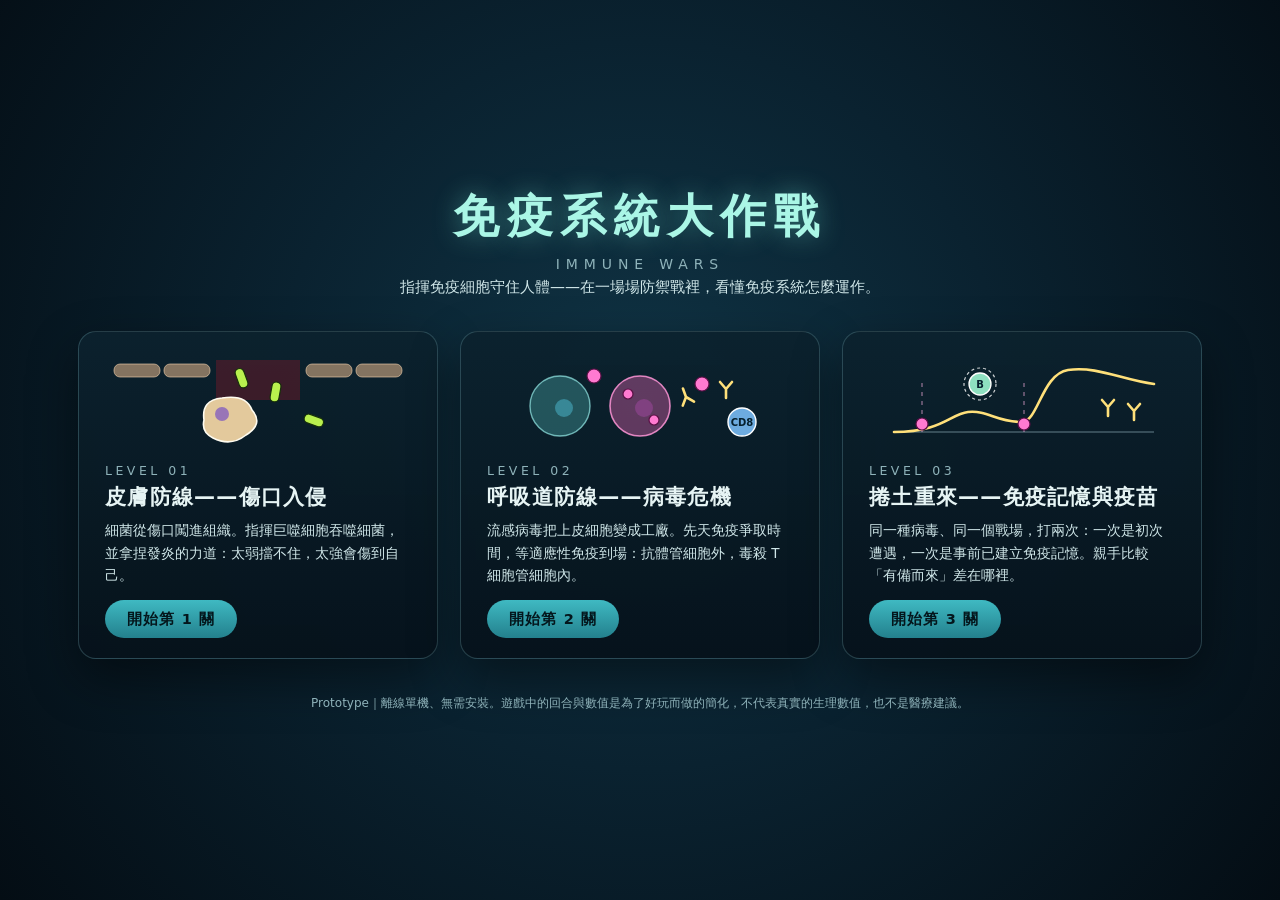
==== index.html @ 61ba4023 "feat: release v0.6 with immune memory and vaccination level Add Level 03 "Immune Memory and Vaccinat" ====
<!doctype html>
<html lang="zh-Hant-TW">
<head>
<meta charset="utf-8">
<meta name="viewport" content="width=device-width,initial-scale=1">
<title>免疫系統大作戰 Immune Wars</title>
<style>
  :root{--ink:#e6f4f4;--dim:#8fb3ba;--line:rgba(150,220,225,.22)}
  *{box-sizing:border-box}
  html,body{margin:0;min-height:100%;color:var(--ink);
    background:radial-gradient(circle at 50% 45%,#103445 0,#0a2230 45%,#040d14 100%) fixed #040b11;
    font-family:"PingFang TC","Noto Sans TC","Microsoft JhengHei",system-ui,sans-serif;-webkit-font-smoothing:antialiased}
  main{min-height:100vh;display:flex;flex-direction:column;align-items:center;justify-content:center;padding:40px 24px}
  h1{margin:0;font-size:46px;letter-spacing:.16em;font-weight:700;color:#aaf6e6;text-shadow:0 0 26px rgba(120,240,220,.4);text-align:center}
  .en{margin:8px 0 6px;font-size:14px;letter-spacing:.42em;color:var(--dim)}
  .sub{margin:0 0 34px;font-size:15px;color:#cfe6e8;text-align:center}
  .levels{display:flex;gap:22px;flex-wrap:wrap;justify-content:center}
  a.lv{width:360px;padding:22px 26px 20px;border-radius:18px;border:1px solid var(--line);text-decoration:none;color:inherit;
    background:linear-gradient(180deg,rgba(12,34,46,.94),rgba(6,18,27,.96));box-shadow:0 20px 50px rgba(0,0,0,.45);
    transition:transform .15s,border-color .2s;display:block}
  a.lv:hover,a.lv:focus-visible{transform:translateY(-4px);border-color:#9ff;outline:none}
  .lv svg{display:block;width:100%;height:96px;margin-bottom:10px}
  .lv small{font-size:12.5px;letter-spacing:.28em;color:var(--dim)}
  .lv b{display:block;margin:4px 0 8px;font-size:21px;letter-spacing:.06em;font-weight:600}
  .lv p{margin:0 0 14px;font-size:13.5px;line-height:1.65;color:#cfe6e8;min-height:66px}
  .lv span{display:inline-block;height:38px;line-height:38px;padding:0 22px;border-radius:19px;font-size:14.5px;letter-spacing:.08em;font-weight:600;
    background:linear-gradient(180deg,#3fb9c2,#23808d);color:#04161c}
  footer{margin-top:34px;font-size:12px;color:var(--dim);text-align:center;line-height:1.7;max-width:720px}
</style>
</head>
<body>
<main>
  <h1>免疫系統大作戰</h1>
  <div class="en">IMMUNE WARS</div>
  <p class="sub">指揮免疫細胞守住人體——在一場場防禦戰裡，看懂免疫系統怎麼運作。</p>
  <div class="levels">
    <a class="lv" href="levels/01-skin-barrier.html">
      <svg viewBox="0 0 300 96">
        <g fill="rgba(214,172,132,.6)" stroke="rgba(245,212,176,.6)"><rect x="6" y="10" width="46" height="13" rx="6"/><rect x="56" y="10" width="46" height="13" rx="6"/><rect x="198" y="10" width="46" height="13" rx="6"/><rect x="248" y="10" width="46" height="13" rx="6"/></g>
        <rect x="108" y="6" width="84" height="40" fill="rgba(150,25,40,.35)"/>
        <g fill="#b9f04e" stroke="#17300a" stroke-width="1.2"><rect x="124" y="20" width="20" height="9" rx="4.5" transform="rotate(70 134 24)"/><rect x="158" y="34" width="20" height="9" rx="4.5" transform="rotate(100 168 38)"/><rect x="196" y="62" width="20" height="9" rx="4.5" transform="rotate(20 206 66)"/></g>
        <path d="M96 66 q-3 -20 18 -22 q24 -4 30 12 q12 14 -6 25 q-15 12 -33 3 q-12 -6 -9 -18z" fill="rgba(246,216,166,.92)" stroke="#fffcf0" stroke-width="1.6"/>
        <circle cx="114" cy="60" r="7" fill="rgba(132,96,190,.8)"/>
      </svg>
      <small>LEVEL 01</small>
      <b>皮膚防線——傷口入侵</b>
      <p>細菌從傷口闖進組織。指揮巨噬細胞吞噬細菌，並拿捏發炎的力道：太弱擋不住，太強會傷到自己。</p>
      <span>開始第 1 關</span>
    </a>
    <a class="lv" href="levels/02-viral-infection.html">
      <svg viewBox="0 0 300 96">
        <circle cx="70" cy="52" r="30" fill="rgba(92,208,206,.3)" stroke="rgba(150,236,232,.7)" stroke-width="1.4"/><circle cx="74" cy="54" r="9" fill="rgba(70,170,190,.6)"/>
        <circle cx="150" cy="52" r="30" fill="rgba(214,96,170,.42)" stroke="rgba(255,150,215,.85)" stroke-width="1.6"/><circle cx="154" cy="54" r="9" fill="rgba(150,70,150,.6)"/>
        <g fill="#ff7ad1" stroke="#5a0f45" stroke-width="1.2"><circle cx="138" cy="40" r="5"/><circle cx="164" cy="66" r="5"/><circle cx="104" cy="22" r="7"/><circle cx="212" cy="30" r="7"/></g>
        <g fill="none" stroke="#ffe07a" stroke-width="2.6" stroke-linecap="round"><path d="M236 44v-9M236 35l-6 -7M236 35l6 -7"/><path d="M196 52v-9M196 43l-6 -7M196 43l6 -7" transform="rotate(160 196 43)"/></g>
        <circle cx="252" cy="68" r="14" fill="rgba(127,196,255,.85)" stroke="#fff" stroke-width="1.4"/><text x="252" y="72" text-anchor="middle" font-size="10" font-weight="700" fill="#06202e">CD8</text>
      </svg>
      <small>LEVEL 02</small>
      <b>呼吸道防線——病毒危機</b>
      <p>流感病毒把上皮細胞變成工廠。先天免疫爭取時間，等適應性免疫到場：抗體管細胞外，毒殺 T 細胞管細胞內。</p>
      <span>開始第 2 關</span>
    </a>
    <a class="lv" href="levels/03-immune-memory.html">
      <svg viewBox="0 0 300 96">
        <path d="M22 78 H282" stroke="rgba(190,225,235,.5)" stroke-width="1.2"/>
        <path d="M22 78 C70 78 78 60 96 58 C116 56 124 68 150 68 C166 68 170 20 196 16 C226 12 250 26 282 30" fill="none" stroke="#ffe07a" stroke-width="2.6" stroke-linecap="round"/>
        <g stroke="rgba(255,180,230,.7)" stroke-dasharray="4 5"><path d="M50 78V24"/><path d="M152 78V24"/></g>
        <g fill="#ff7ad1" stroke="#5a0f45" stroke-width="1.2"><circle cx="50" cy="70" r="6"/><circle cx="152" cy="70" r="6"/></g>
        <circle cx="108" cy="30" r="11" fill="rgba(150,235,200,.95)" stroke="#fff" stroke-width="1.3"/><circle cx="108" cy="30" r="16" fill="none" stroke="rgba(255,255,255,.8)" stroke-width="1.2" stroke-dasharray="3 3"/>
        <text x="108" y="34" text-anchor="middle" font-size="10" font-weight="700" fill="#06202e">B</text>
        <g fill="none" stroke="#ffe07a" stroke-width="2.6" stroke-linecap="round"><path d="M236 62v-9M236 53l-6 -7M236 53l6 -7"/><path d="M262 66v-9M262 57l-6 -7M262 57l6 -7"/></g>
      </svg>
      <small>LEVEL 03</small>
      <b>捲土重來——免疫記憶與疫苗</b>
      <p>同一種病毒、同一個戰場，打兩次：一次是初次遭遇，一次是事前已建立免疫記憶。親手比較「有備而來」差在哪裡。</p>
      <span>開始第 3 關</span>
    </a>
  </div>
  <footer>Prototype｜離線單機、無需安裝。遊戲中的回合與數值是為了好玩而做的簡化，不代表真實的生理數值，也不是醫療建議。</footer>
</main>
</body>
</html>
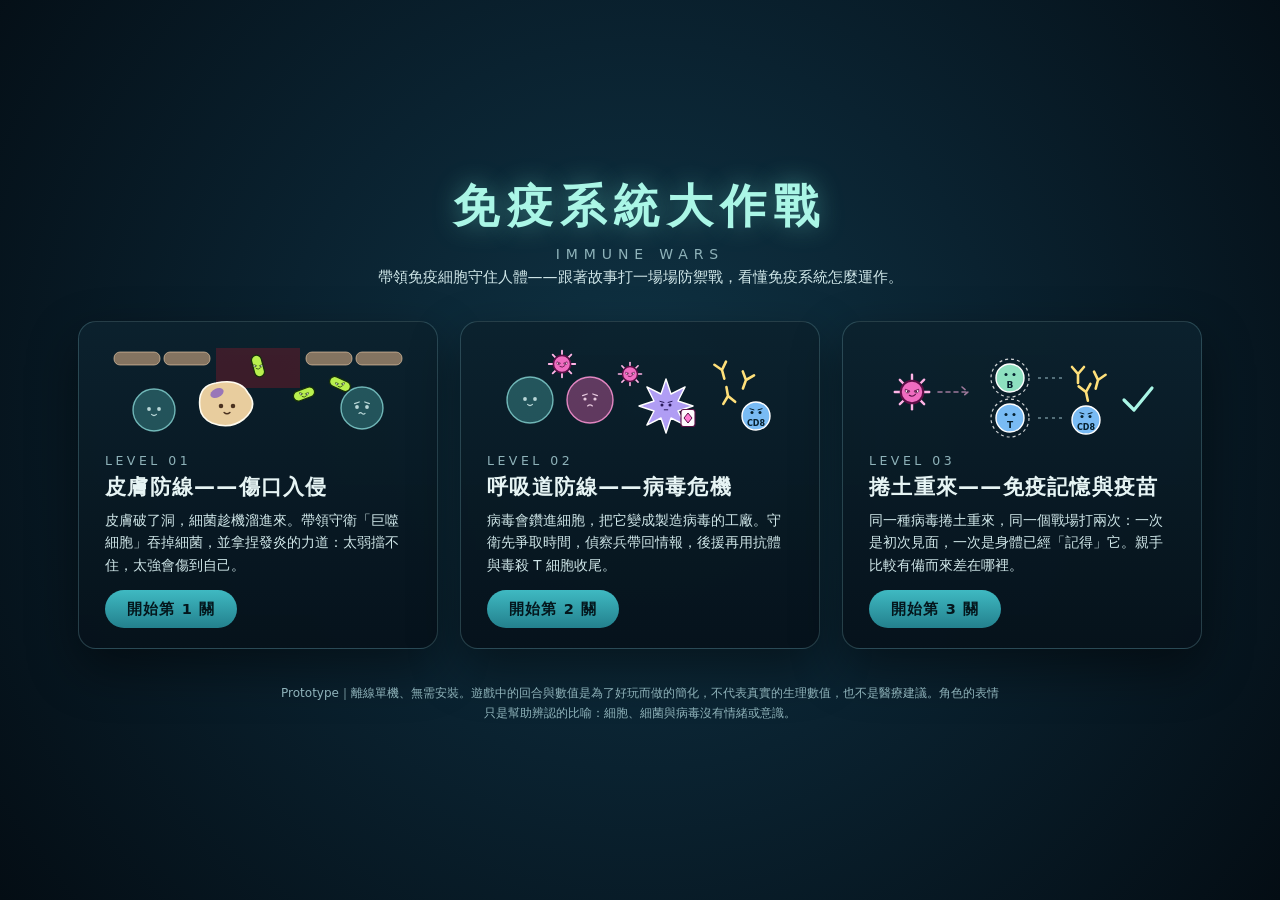
==== commit 0d522bc7: "feat: release v0.7 with character-based learning and improved tutorials - Level 01: replace static b" ====
--- a/index.html
+++ b/index.html
@@ -32,51 +32,31 @@
 <main>
   <h1>免疫系統大作戰</h1>
   <div class="en">IMMUNE WARS</div>
-  <p class="sub">指揮免疫細胞守住人體——在一場場防禦戰裡，看懂免疫系統怎麼運作。</p>
+  <p class="sub">帶領免疫細胞守住人體——跟著故事打一場場防禦戰，看懂免疫系統怎麼運作。</p>
   <div class="levels">
     <a class="lv" href="levels/01-skin-barrier.html">
-      <svg viewBox="0 0 300 96">
-        <g fill="rgba(214,172,132,.6)" stroke="rgba(245,212,176,.6)"><rect x="6" y="10" width="46" height="13" rx="6"/><rect x="56" y="10" width="46" height="13" rx="6"/><rect x="198" y="10" width="46" height="13" rx="6"/><rect x="248" y="10" width="46" height="13" rx="6"/></g>
-        <rect x="108" y="6" width="84" height="40" fill="rgba(150,25,40,.35)"/>
-        <g fill="#b9f04e" stroke="#17300a" stroke-width="1.2"><rect x="124" y="20" width="20" height="9" rx="4.5" transform="rotate(70 134 24)"/><rect x="158" y="34" width="20" height="9" rx="4.5" transform="rotate(100 168 38)"/><rect x="196" y="62" width="20" height="9" rx="4.5" transform="rotate(20 206 66)"/></g>
-        <path d="M96 66 q-3 -20 18 -22 q24 -4 30 12 q12 14 -6 25 q-15 12 -33 3 q-12 -6 -9 -18z" fill="rgba(246,216,166,.92)" stroke="#fffcf0" stroke-width="1.6"/>
-        <circle cx="114" cy="60" r="7" fill="rgba(132,96,190,.8)"/>
-      </svg>
+      <svg viewBox="0 0 300 96"><g fill="rgba(214,172,132,.6)" stroke="rgba(245,212,176,.6)"><rect x="6" y="8" width="46" height="13" rx="6"/><rect x="56" y="8" width="46" height="13" rx="6"/><rect x="198" y="8" width="46" height="13" rx="6"/><rect x="248" y="8" width="46" height="13" rx="6"/></g><rect x="108" y="4" width="84" height="40" fill="rgba(150,25,40,.35)"/><circle cx="46" cy="66" r="21" fill="rgba(92,208,206,.3)" stroke="rgba(150,236,232,.7)" stroke-width="1.4"/><g transform="translate(46 65) scale(1)" fill="none" stroke="rgba(222,248,246,.8)" stroke-width="1.25" stroke-linecap="round"><g transform="scale(-1 1)"><circle cx="5" cy="0" r="1.9" fill="rgba(222,248,246,.8)" stroke="none"/></g><g transform="scale(1 1)"><circle cx="5" cy="0" r="1.9" fill="rgba(222,248,246,.8)" stroke="none"/></g><path d="M-2.4 5.4Q0 7.6 2.4 5.4"/></g><circle cx="254" cy="64" r="21" fill="rgba(92,208,206,.3)" stroke="rgba(150,236,232,.7)" stroke-width="1.4"/><g transform="translate(254 63) scale(1)" fill="none" stroke="rgba(222,248,246,.8)" stroke-width="1.25" stroke-linecap="round"><g transform="scale(-1 1)"><circle cx="5" cy="0" r="1.9" fill="rgba(222,248,246,.8)" stroke="none"/><path d="M2.8 -5L7.4 -3.4"/></g><g transform="scale(1 1)"><circle cx="5" cy="0" r="1.9" fill="rgba(222,248,246,.8)" stroke="none"/><path d="M2.8 -5L7.4 -3.4"/></g><path d="M-3 6.4Q-1.5 4.9 0 6.4Q1.5 7.9 3 6.4"/></g><g transform="translate(150 22)"><rect x="-11" y="-5" width="22" height="10" rx="5" fill="#b9f04e" stroke="#17300a" stroke-width="1.3" transform="rotate(75)"/><g transform="translate(0 -0.5) scale(0.6)" fill="none" stroke="#17300a" stroke-width="1.25" stroke-linecap="round"><g transform="scale(-1 1)"><path d="M7.5 -1.1A2.7 2.7 0 0 1 2.4 .8Z" fill="#fff" stroke-width=".9"/><circle cx="4.6" cy="1" r="1.15" fill="#17300a" stroke="none"/></g><g transform="scale(1 1)"><path d="M7.5 -1.1A2.7 2.7 0 0 1 2.4 .8Z" fill="#fff" stroke-width=".9"/><circle cx="4.6" cy="1" r="1.15" fill="#17300a" stroke="none"/></g><path d="M-3 5.2Q.6 7.6 3.8 4.2"/></g></g><g transform="translate(196 50)"><rect x="-11" y="-5" width="22" height="10" rx="5" fill="#b9f04e" stroke="#17300a" stroke-width="1.3" transform="rotate(-20)"/><g transform="translate(0 -0.5) scale(0.6)" fill="none" stroke="#17300a" stroke-width="1.25" stroke-linecap="round"><g transform="scale(-1 1)"><path d="M7.5 -1.1A2.7 2.7 0 0 1 2.4 .8Z" fill="#fff" stroke-width=".9"/><circle cx="4.6" cy="1" r="1.15" fill="#17300a" stroke="none"/></g><g transform="scale(1 1)"><path d="M7.5 -1.1A2.7 2.7 0 0 1 2.4 .8Z" fill="#fff" stroke-width=".9"/><circle cx="4.6" cy="1" r="1.15" fill="#17300a" stroke="none"/></g><path d="M-3 5.2Q.6 7.6 3.8 4.2"/></g></g><g transform="translate(232 40)"><rect x="-11" y="-5" width="22" height="10" rx="5" fill="#b9f04e" stroke="#17300a" stroke-width="1.3" transform="rotate(25)"/><g transform="translate(0 -0.5) scale(0.6)" fill="none" stroke="#17300a" stroke-width="1.25" stroke-linecap="round"><g transform="scale(-1 1)"><path d="M7.5 -1.1A2.7 2.7 0 0 1 2.4 .8Z" fill="#fff" stroke-width=".9"/><circle cx="4.6" cy="1" r="1.15" fill="#17300a" stroke="none"/></g><g transform="scale(1 1)"><path d="M7.5 -1.1A2.7 2.7 0 0 1 2.4 .8Z" fill="#fff" stroke-width=".9"/><circle cx="4.6" cy="1" r="1.15" fill="#17300a" stroke="none"/></g><path d="M-3 5.2Q.6 7.6 3.8 4.2"/></g></g><g transform="translate(118 62)"><path d="M-26 2q-3 -22 16 -25q24 -5 32 10q11 13 -4 26q-14 11 -32 4q-11 -5 -12 -15z" fill="rgba(246,216,166,.94)" stroke="#fffcf0" stroke-width="1.6"/><ellipse cx="-9" cy="-13" rx="7" ry="4.5" fill="rgba(132,96,190,.8)" transform="rotate(-25 -9 -13)"/><g transform="translate(1 0) scale(1.2)" fill="none" stroke="#4a3220" stroke-width="1.25" stroke-linecap="round"><g transform="scale(-1 1)"><circle cx="5" cy="0" r="1.9" fill="#4a3220" stroke="none"/></g><g transform="scale(1 1)"><circle cx="5" cy="0" r="1.9" fill="#4a3220" stroke="none"/></g><path d="M-2.4 5.4Q0 7.6 2.4 5.4"/></g></g></svg>
       <small>LEVEL 01</small>
       <b>皮膚防線——傷口入侵</b>
-      <p>細菌從傷口闖進組織。指揮巨噬細胞吞噬細菌，並拿捏發炎的力道：太弱擋不住，太強會傷到自己。</p>
+      <p>皮膚破了洞，細菌趁機溜進來。帶領守衛「巨噬細胞」吞掉細菌，並拿捏發炎的力道：太弱擋不住，太強會傷到自己。</p>
       <span>開始第 1 關</span>
     </a>
     <a class="lv" href="levels/02-viral-infection.html">
-      <svg viewBox="0 0 300 96">
-        <circle cx="70" cy="52" r="30" fill="rgba(92,208,206,.3)" stroke="rgba(150,236,232,.7)" stroke-width="1.4"/><circle cx="74" cy="54" r="9" fill="rgba(70,170,190,.6)"/>
-        <circle cx="150" cy="52" r="30" fill="rgba(214,96,170,.42)" stroke="rgba(255,150,215,.85)" stroke-width="1.6"/><circle cx="154" cy="54" r="9" fill="rgba(150,70,150,.6)"/>
-        <g fill="#ff7ad1" stroke="#5a0f45" stroke-width="1.2"><circle cx="138" cy="40" r="5"/><circle cx="164" cy="66" r="5"/><circle cx="104" cy="22" r="7"/><circle cx="212" cy="30" r="7"/></g>
-        <g fill="none" stroke="#ffe07a" stroke-width="2.6" stroke-linecap="round"><path d="M236 44v-9M236 35l-6 -7M236 35l6 -7"/><path d="M196 52v-9M196 43l-6 -7M196 43l6 -7" transform="rotate(160 196 43)"/></g>
-        <circle cx="252" cy="68" r="14" fill="rgba(127,196,255,.85)" stroke="#fff" stroke-width="1.4"/><text x="252" y="72" text-anchor="middle" font-size="10" font-weight="700" fill="#06202e">CD8</text>
-      </svg>
+      <svg viewBox="0 0 300 96"><circle cx="40" cy="56" r="23" fill="rgba(92,208,206,.3)" stroke="rgba(150,236,232,.7)" stroke-width="1.4"/><g transform="translate(40 55) scale(1)" fill="none" stroke="rgba(222,248,246,.8)" stroke-width="1.25" stroke-linecap="round"><g transform="scale(-1 1)"><circle cx="5" cy="0" r="1.9" fill="rgba(222,248,246,.8)" stroke="none"/></g><g transform="scale(1 1)"><circle cx="5" cy="0" r="1.9" fill="rgba(222,248,246,.8)" stroke="none"/></g><path d="M-2.4 5.4Q0 7.6 2.4 5.4"/></g><circle cx="100" cy="56" r="23" fill="rgba(214,96,170,.42)" stroke="rgba(255,150,215,.85)" stroke-width="1.4"/><g transform="translate(100 55) scale(1)" fill="none" stroke="rgba(255,228,246,.85)" stroke-width="1.25" stroke-linecap="round"><g transform="scale(-1 1)"><circle cx="5" cy="0" r="1.6" fill="rgba(255,228,246,.85)" stroke="none"/><path d="M2.8 -5L7.4 -3.4"/></g><g transform="scale(1 1)"><circle cx="5" cy="0" r="1.6" fill="rgba(255,228,246,.85)" stroke="none"/><path d="M2.8 -5L7.4 -3.4"/></g><path d="M-2.4 6.9Q0 4.9 2.4 6.9"/></g><g transform="translate(72 20) scale(1.15)"><g stroke="#ffb4e6" stroke-width="1.6" stroke-linecap="round"><path d="M7 0L11.5 0"/><path d="M5 4.9L8.1 8.1"/><path d="M0 7L0 11.5"/><path d="M-4.9 5L-8.1 8.1"/><path d="M-7 0L-11.5 0"/><path d="M-5 -4.9L-8.1 -8.1"/><path d="M-0 -7L-0 -11.5"/><path d="M4.9 -5L8.1 -8.2"/></g><circle r="7.5" fill="#f06cc0" stroke="#5a0f45" stroke-width="1.4"/><g transform="translate(0 -0.9) scale(0.6)" fill="none" stroke="#5a0f45" stroke-width="1.25" stroke-linecap="round"><g transform="scale(-1 1)"><path d="M7.5 -1.1A2.7 2.7 0 0 1 2.4 .8Z" fill="#fff" stroke-width=".9"/><circle cx="4.6" cy="1" r="1.15" fill="#5a0f45" stroke="none"/></g><g transform="scale(1 1)"><path d="M7.5 -1.1A2.7 2.7 0 0 1 2.4 .8Z" fill="#fff" stroke-width=".9"/><circle cx="4.6" cy="1" r="1.15" fill="#5a0f45" stroke="none"/></g><path d="M-3 5.2Q.6 7.6 3.8 4.2"/></g></g><g transform="translate(140 30) scale(1)"><g stroke="#ffb4e6" stroke-width="1.6" stroke-linecap="round"><path d="M7 0L11.5 0"/><path d="M5 4.9L8.1 8.1"/><path d="M0 7L0 11.5"/><path d="M-4.9 5L-8.1 8.1"/><path d="M-7 0L-11.5 0"/><path d="M-5 -4.9L-8.1 -8.1"/><path d="M-0 -7L-0 -11.5"/><path d="M4.9 -5L8.1 -8.2"/></g><circle r="7.5" fill="#f06cc0" stroke="#5a0f45" stroke-width="1.4"/><g transform="translate(0 -0.9) scale(0.6)" fill="none" stroke="#5a0f45" stroke-width="1.25" stroke-linecap="round"><g transform="scale(-1 1)"><path d="M7.5 -1.1A2.7 2.7 0 0 1 2.4 .8Z" fill="#fff" stroke-width=".9"/><circle cx="4.6" cy="1" r="1.15" fill="#5a0f45" stroke="none"/></g><g transform="scale(1 1)"><path d="M7.5 -1.1A2.7 2.7 0 0 1 2.4 .8Z" fill="#fff" stroke-width=".9"/><circle cx="4.6" cy="1" r="1.15" fill="#5a0f45" stroke="none"/></g><path d="M-3 5.2Q.6 7.6 3.8 4.2"/></g></g><g transform="translate(176 62)"><polygon points="27,0 12,5 19.1,19.1 5,12 0,27 -5,12 -19.1,19.1 -12,5 -27,0 -12,-5 -19.1,-19.1 -5,-12 -0,-27 5,-12 19.1,-19.1 12,-5" fill="rgba(185,164,255,.95)" stroke="#fff" stroke-width="1.4" stroke-linejoin="round"/><g transform="translate(0 -1) scale(0.8)" fill="none" stroke="#2a1a5c" stroke-width="1.25" stroke-linecap="round"><g transform="scale(-1 1)"><circle cx="5" cy="0" r="1.9" fill="#2a1a5c" stroke="none"/><path d="M2.6 -3.2L7.6 -4.6"/></g><g transform="scale(1 1)"><circle cx="5" cy="0" r="1.9" fill="#2a1a5c" stroke="none"/><path d="M2.6 -3.2L7.6 -4.6"/></g><path d="M-2.2 6H2.2"/></g><g transform="translate(22 12)"><rect x="-7" y="-8.5" width="14" height="17" rx="2.6" fill="#fffafd" stroke="#5a0f45" stroke-width="1.1"/><path d="M0 -5L4 0L0 5L-4 0Z" fill="#ff7ad1" stroke="#5a0f45"/></g></g><path d="M0 9V0L-6 -7M0 0L6 -7" transform="translate(232 26) rotate(-15)" fill="none" stroke="#ffe07a" stroke-width="2.6" stroke-linecap="round"/><path d="M0 9V0L-6 -7M0 0L6 -7" transform="translate(256 36) rotate(20)" fill="none" stroke="#ffe07a" stroke-width="2.6" stroke-linecap="round"/><path d="M0 9V0L-6 -7M0 0L6 -7" transform="translate(238 52) rotate(170)" fill="none" stroke="#ffe07a" stroke-width="2.6" stroke-linecap="round"/><circle cx="266" cy="72" r="14" fill="rgba(127,196,255,.95)" stroke="#fff" stroke-width="1.4"/><g transform="translate(266 68.4) scale(0.8)" fill="none" stroke="#06202e" stroke-width="1.25" stroke-linecap="round"><g transform="scale(-1 1)"><circle cx="5" cy="0" r="1.9" fill="#06202e" stroke="none"/><path d="M2.6 -3.2L7.6 -4.6"/></g><g transform="scale(1 1)"><circle cx="5" cy="0" r="1.9" fill="#06202e" stroke="none"/><path d="M2.6 -3.2L7.6 -4.6"/></g></g><text x="266" y="82.4" text-anchor="middle" font-size="8" font-weight="700" fill="#06202e" font-family="system-ui">CD8</text></svg>
       <small>LEVEL 02</small>
       <b>呼吸道防線——病毒危機</b>
-      <p>流感病毒把上皮細胞變成工廠。先天免疫爭取時間，等適應性免疫到場：抗體管細胞外，毒殺 T 細胞管細胞內。</p>
+      <p>病毒會鑽進細胞，把它變成製造病毒的工廠。守衛先爭取時間，偵察兵帶回情報，後援再用抗體與毒殺 T 細胞收尾。</p>
       <span>開始第 2 關</span>
     </a>
     <a class="lv" href="levels/03-immune-memory.html">
-      <svg viewBox="0 0 300 96">
-        <path d="M22 78 H282" stroke="rgba(190,225,235,.5)" stroke-width="1.2"/>
-        <path d="M22 78 C70 78 78 60 96 58 C116 56 124 68 150 68 C166 68 170 20 196 16 C226 12 250 26 282 30" fill="none" stroke="#ffe07a" stroke-width="2.6" stroke-linecap="round"/>
-        <g stroke="rgba(255,180,230,.7)" stroke-dasharray="4 5"><path d="M50 78V24"/><path d="M152 78V24"/></g>
-        <g fill="#ff7ad1" stroke="#5a0f45" stroke-width="1.2"><circle cx="50" cy="70" r="6"/><circle cx="152" cy="70" r="6"/></g>
-        <circle cx="108" cy="30" r="11" fill="rgba(150,235,200,.95)" stroke="#fff" stroke-width="1.3"/><circle cx="108" cy="30" r="16" fill="none" stroke="rgba(255,255,255,.8)" stroke-width="1.2" stroke-dasharray="3 3"/>
-        <text x="108" y="34" text-anchor="middle" font-size="10" font-weight="700" fill="#06202e">B</text>
-        <g fill="none" stroke="#ffe07a" stroke-width="2.6" stroke-linecap="round"><path d="M236 62v-9M236 53l-6 -7M236 53l6 -7"/><path d="M262 66v-9M262 57l-6 -7M262 57l6 -7"/></g>
-      </svg>
+      <svg viewBox="0 0 300 96"><g transform="translate(40 48) scale(1.5)"><g stroke="#ffb4e6" stroke-width="1.6" stroke-linecap="round"><path d="M7 0L11.5 0"/><path d="M5 4.9L8.1 8.1"/><path d="M0 7L0 11.5"/><path d="M-4.9 5L-8.1 8.1"/><path d="M-7 0L-11.5 0"/><path d="M-5 -4.9L-8.1 -8.1"/><path d="M-0 -7L-0 -11.5"/><path d="M4.9 -5L8.1 -8.2"/></g><circle r="7.5" fill="#f06cc0" stroke="#5a0f45" stroke-width="1.4"/><g transform="translate(0 -0.9) scale(0.6)" fill="none" stroke="#5a0f45" stroke-width="1.25" stroke-linecap="round"><g transform="scale(-1 1)"><path d="M7.5 -1.1A2.7 2.7 0 0 1 2.4 .8Z" fill="#fff" stroke-width=".9"/><circle cx="4.6" cy="1" r="1.15" fill="#5a0f45" stroke="none"/></g><g transform="scale(1 1)"><path d="M7.5 -1.1A2.7 2.7 0 0 1 2.4 .8Z" fill="#fff" stroke-width=".9"/><circle cx="4.6" cy="1" r="1.15" fill="#5a0f45" stroke="none"/></g><path d="M-3 5.2Q.6 7.6 3.8 4.2"/></g></g><path d="M66 48H96M90 43l6 5l-6 5" fill="none" stroke="rgba(255,180,230,.6)" stroke-width="1.6" stroke-dasharray="4 4" stroke-linecap="round"/><circle cx="138" cy="34" r="14" fill="rgba(150,235,200,.95)" stroke="#fff" stroke-width="1.4"/><g transform="translate(138 30.4) scale(0.8)" fill="none" stroke="#06202e" stroke-width="1.25" stroke-linecap="round"><g transform="scale(-1 1)"><circle cx="5" cy="0" r="1.9" fill="#06202e" stroke="none"/></g><g transform="scale(1 1)"><circle cx="5" cy="0" r="1.9" fill="#06202e" stroke="none"/></g></g><text x="138" y="44.4" text-anchor="middle" font-size="9" font-weight="700" fill="#06202e" font-family="system-ui">B</text><circle cx="138" cy="34" r="19" fill="none" stroke="rgba(255,255,255,.8)" stroke-width="1.2" stroke-dasharray="3 3"/><circle cx="138" cy="74" r="14" fill="rgba(127,196,255,.95)" stroke="#fff" stroke-width="1.4"/><g transform="translate(138 70.4) scale(0.8)" fill="none" stroke="#06202e" stroke-width="1.25" stroke-linecap="round"><g transform="scale(-1 1)"><circle cx="5" cy="0" r="1.9" fill="#06202e" stroke="none"/></g><g transform="scale(1 1)"><circle cx="5" cy="0" r="1.9" fill="#06202e" stroke="none"/></g></g><text x="138" y="84.4" text-anchor="middle" font-size="9" font-weight="700" fill="#06202e" font-family="system-ui">T</text><circle cx="138" cy="74" r="19" fill="none" stroke="rgba(255,255,255,.8)" stroke-width="1.2" stroke-dasharray="3 3"/><path d="M166 34H190M166 74H190" stroke="rgba(190,225,235,.55)" stroke-width="1.4" stroke-dasharray="3 4"/><path d="M0 9V0L-6 -7M0 0L6 -7" transform="translate(206 30) rotate(0)" fill="none" stroke="#ffe07a" stroke-width="2.6" stroke-linecap="round"/><path d="M0 9V0L-6 -7M0 0L6 -7" transform="translate(226 36) rotate(15)" fill="none" stroke="#ffe07a" stroke-width="2.6" stroke-linecap="round"/><path d="M0 9V0L-6 -7M0 0L6 -7" transform="translate(214 48) rotate(-12)" fill="none" stroke="#ffe07a" stroke-width="2.6" stroke-linecap="round"/><circle cx="214" cy="76" r="14" fill="rgba(127,196,255,.95)" stroke="#fff" stroke-width="1.4"/><g transform="translate(214 72.4) scale(0.8)" fill="none" stroke="#06202e" stroke-width="1.25" stroke-linecap="round"><g transform="scale(-1 1)"><circle cx="5" cy="0" r="1.9" fill="#06202e" stroke="none"/><path d="M2.6 -3.2L7.6 -4.6"/></g><g transform="scale(1 1)"><circle cx="5" cy="0" r="1.9" fill="#06202e" stroke="none"/><path d="M2.6 -3.2L7.6 -4.6"/></g></g><text x="214" y="86.4" text-anchor="middle" font-size="8" font-weight="700" fill="#06202e" font-family="system-ui">CD8</text><path d="M252 56l10 10l18 -22" fill="none" stroke="#aaf6e6" stroke-width="3.2" stroke-linecap="round" stroke-linejoin="round"/></svg>
       <small>LEVEL 03</small>
       <b>捲土重來——免疫記憶與疫苗</b>
-      <p>同一種病毒、同一個戰場，打兩次：一次是初次遭遇，一次是事前已建立免疫記憶。親手比較「有備而來」差在哪裡。</p>
+      <p>同一種病毒捲土重來，同一個戰場打兩次：一次是初次見面，一次是身體已經「記得」它。親手比較有備而來差在哪裡。</p>
       <span>開始第 3 關</span>
     </a>
   </div>
-  <footer>Prototype｜離線單機、無需安裝。遊戲中的回合與數值是為了好玩而做的簡化，不代表真實的生理數值，也不是醫療建議。</footer>
+  <footer>Prototype｜離線單機、無需安裝。遊戲中的回合與數值是為了好玩而做的簡化，不代表真實的生理數值，也不是醫療建議。角色的表情只是幫助辨認的比喻：細胞、細菌與病毒沒有情緒或意識。</footer>
 </main>
 </body>
 </html>
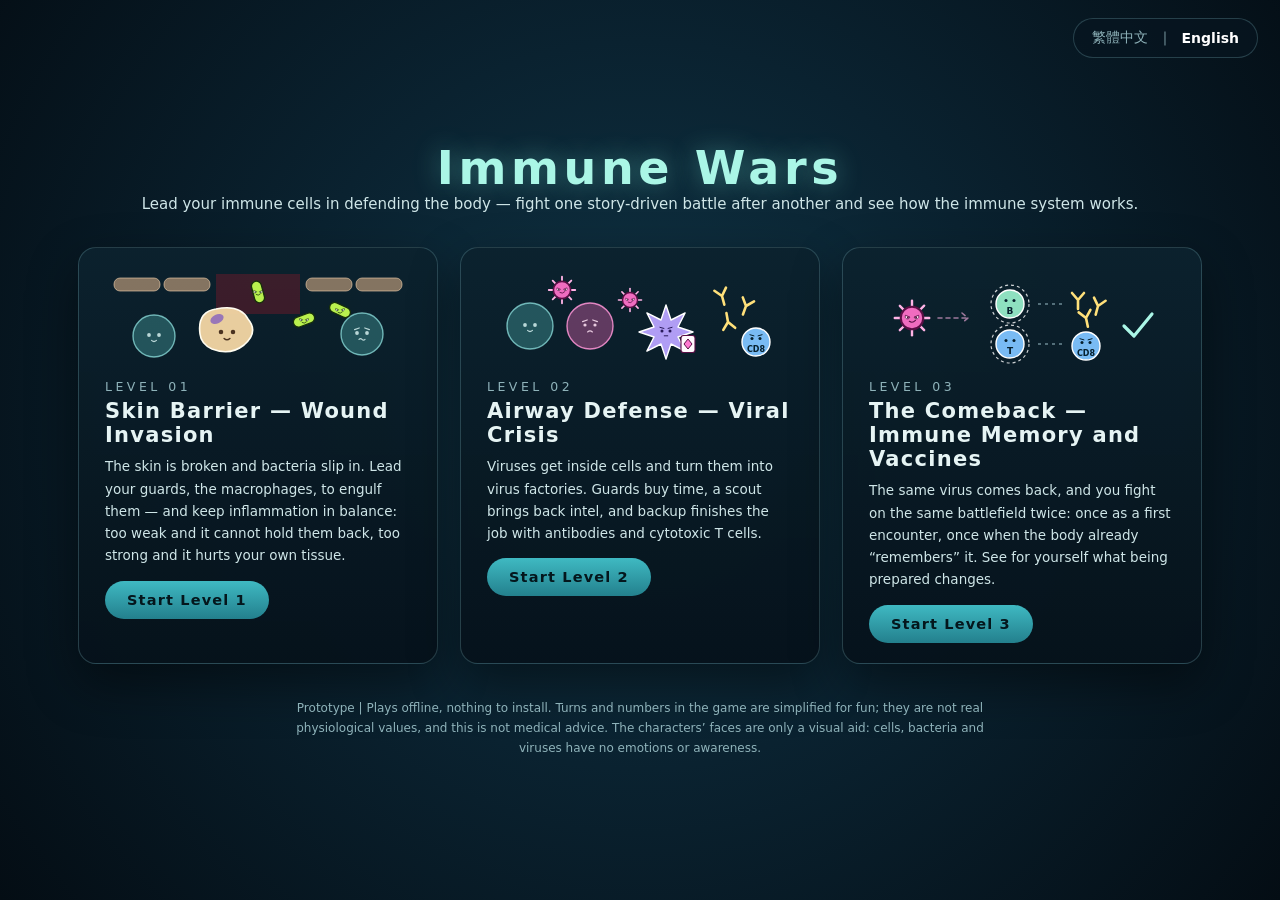
==== commit e8ddcef6: "feat: deploy v0.9 bilingual Chinese-English gameplay preview Public preview for maintainer playtesti" ====
--- a/index.html
+++ b/index.html
@@ -26,37 +26,82 @@
   .lv span{display:inline-block;height:38px;line-height:38px;padding:0 22px;border-radius:19px;font-size:14.5px;letter-spacing:.08em;font-weight:600;
     background:linear-gradient(180deg,#3fb9c2,#23808d);color:#04161c}
   footer{margin-top:34px;font-size:12px;color:var(--dim);text-align:center;line-height:1.7;max-width:720px}
+  .lang{position:absolute;top:18px;right:22px;display:flex;align-items:center;gap:2px;font-size:14px;color:var(--dim);
+    padding:0 10px;height:40px;border-radius:20px;border:1px solid var(--line);background:rgba(8,22,32,.72)}
+  .lang button{background:none;border:0;padding:6px 8px;color:var(--dim);font:inherit;cursor:pointer;border-radius:10px}
+  .lang button.on{color:#fff;font-weight:600}
+  .lang button:hover,.lang button:focus-visible{color:#9ff;outline:none}
+  html:lang(en) .en{display:none}
+  html:lang(en) h1{letter-spacing:.1em}
+  @media (max-width:540px){                                  /* 手機直向：單欄，卡片依可用寬度伸縮 */
+    main{padding:24px 16px;justify-content:flex-start}
+    .lang{position:static;align-self:flex-end;height:44px;margin:-10px 0 12px;font-size:15px}
+    .lang button{min-height:44px;padding:6px 10px}
+    h1{font-size:clamp(28px,9vw,40px);letter-spacing:.1em}
+    .en{letter-spacing:.3em}
+    .sub{font-size:16px;line-height:1.6;margin-bottom:22px}
+    .levels{flex-direction:column;align-items:stretch;gap:16px;width:100%}
+    a.lv{width:100%;padding:18px 18px 16px}
+    .lv b{font-size:20px}
+    .lv p{font-size:15px;min-height:0}
+    .lv span{display:block;height:46px;line-height:46px;font-size:16px;text-align:center;border-radius:23px}
+    footer{font-size:13px}
+  }
 </style>
 </head>
 <body>
 <main>
-  <h1>免疫系統大作戰</h1>
+  <div class="lang" role="group" aria-label="語言 Language"><button type="button" data-lang="zh" lang="zh-Hant-TW">繁體中文</button><span aria-hidden="true">｜</span><button type="button" data-lang="en" lang="en">English</button></div>
+  <h1 data-en="Immune Wars">免疫系統大作戰</h1>
   <div class="en">IMMUNE WARS</div>
-  <p class="sub">帶領免疫細胞守住人體——跟著故事打一場場防禦戰，看懂免疫系統怎麼運作。</p>
+  <p class="sub" data-en="Lead your immune cells in defending the body — fight one story-driven battle after another and see how the immune system works.">帶領免疫細胞守住人體——跟著故事打一場場防禦戰，看懂免疫系統怎麼運作。</p>
   <div class="levels">
     <a class="lv" href="levels/01-skin-barrier.html">
       <svg viewBox="0 0 300 96"><g fill="rgba(214,172,132,.6)" stroke="rgba(245,212,176,.6)"><rect x="6" y="8" width="46" height="13" rx="6"/><rect x="56" y="8" width="46" height="13" rx="6"/><rect x="198" y="8" width="46" height="13" rx="6"/><rect x="248" y="8" width="46" height="13" rx="6"/></g><rect x="108" y="4" width="84" height="40" fill="rgba(150,25,40,.35)"/><circle cx="46" cy="66" r="21" fill="rgba(92,208,206,.3)" stroke="rgba(150,236,232,.7)" stroke-width="1.4"/><g transform="translate(46 65) scale(1)" fill="none" stroke="rgba(222,248,246,.8)" stroke-width="1.25" stroke-linecap="round"><g transform="scale(-1 1)"><circle cx="5" cy="0" r="1.9" fill="rgba(222,248,246,.8)" stroke="none"/></g><g transform="scale(1 1)"><circle cx="5" cy="0" r="1.9" fill="rgba(222,248,246,.8)" stroke="none"/></g><path d="M-2.4 5.4Q0 7.6 2.4 5.4"/></g><circle cx="254" cy="64" r="21" fill="rgba(92,208,206,.3)" stroke="rgba(150,236,232,.7)" stroke-width="1.4"/><g transform="translate(254 63) scale(1)" fill="none" stroke="rgba(222,248,246,.8)" stroke-width="1.25" stroke-linecap="round"><g transform="scale(-1 1)"><circle cx="5" cy="0" r="1.9" fill="rgba(222,248,246,.8)" stroke="none"/><path d="M2.8 -5L7.4 -3.4"/></g><g transform="scale(1 1)"><circle cx="5" cy="0" r="1.9" fill="rgba(222,248,246,.8)" stroke="none"/><path d="M2.8 -5L7.4 -3.4"/></g><path d="M-3 6.4Q-1.5 4.9 0 6.4Q1.5 7.9 3 6.4"/></g><g transform="translate(150 22)"><rect x="-11" y="-5" width="22" height="10" rx="5" fill="#b9f04e" stroke="#17300a" stroke-width="1.3" transform="rotate(75)"/><g transform="translate(0 -0.5) scale(0.6)" fill="none" stroke="#17300a" stroke-width="1.25" stroke-linecap="round"><g transform="scale(-1 1)"><path d="M7.5 -1.1A2.7 2.7 0 0 1 2.4 .8Z" fill="#fff" stroke-width=".9"/><circle cx="4.6" cy="1" r="1.15" fill="#17300a" stroke="none"/></g><g transform="scale(1 1)"><path d="M7.5 -1.1A2.7 2.7 0 0 1 2.4 .8Z" fill="#fff" stroke-width=".9"/><circle cx="4.6" cy="1" r="1.15" fill="#17300a" stroke="none"/></g><path d="M-3 5.2Q.6 7.6 3.8 4.2"/></g></g><g transform="translate(196 50)"><rect x="-11" y="-5" width="22" height="10" rx="5" fill="#b9f04e" stroke="#17300a" stroke-width="1.3" transform="rotate(-20)"/><g transform="translate(0 -0.5) scale(0.6)" fill="none" stroke="#17300a" stroke-width="1.25" stroke-linecap="round"><g transform="scale(-1 1)"><path d="M7.5 -1.1A2.7 2.7 0 0 1 2.4 .8Z" fill="#fff" stroke-width=".9"/><circle cx="4.6" cy="1" r="1.15" fill="#17300a" stroke="none"/></g><g transform="scale(1 1)"><path d="M7.5 -1.1A2.7 2.7 0 0 1 2.4 .8Z" fill="#fff" stroke-width=".9"/><circle cx="4.6" cy="1" r="1.15" fill="#17300a" stroke="none"/></g><path d="M-3 5.2Q.6 7.6 3.8 4.2"/></g></g><g transform="translate(232 40)"><rect x="-11" y="-5" width="22" height="10" rx="5" fill="#b9f04e" stroke="#17300a" stroke-width="1.3" transform="rotate(25)"/><g transform="translate(0 -0.5) scale(0.6)" fill="none" stroke="#17300a" stroke-width="1.25" stroke-linecap="round"><g transform="scale(-1 1)"><path d="M7.5 -1.1A2.7 2.7 0 0 1 2.4 .8Z" fill="#fff" stroke-width=".9"/><circle cx="4.6" cy="1" r="1.15" fill="#17300a" stroke="none"/></g><g transform="scale(1 1)"><path d="M7.5 -1.1A2.7 2.7 0 0 1 2.4 .8Z" fill="#fff" stroke-width=".9"/><circle cx="4.6" cy="1" r="1.15" fill="#17300a" stroke="none"/></g><path d="M-3 5.2Q.6 7.6 3.8 4.2"/></g></g><g transform="translate(118 62)"><path d="M-26 2q-3 -22 16 -25q24 -5 32 10q11 13 -4 26q-14 11 -32 4q-11 -5 -12 -15z" fill="rgba(246,216,166,.94)" stroke="#fffcf0" stroke-width="1.6"/><ellipse cx="-9" cy="-13" rx="7" ry="4.5" fill="rgba(132,96,190,.8)" transform="rotate(-25 -9 -13)"/><g transform="translate(1 0) scale(1.2)" fill="none" stroke="#4a3220" stroke-width="1.25" stroke-linecap="round"><g transform="scale(-1 1)"><circle cx="5" cy="0" r="1.9" fill="#4a3220" stroke="none"/></g><g transform="scale(1 1)"><circle cx="5" cy="0" r="1.9" fill="#4a3220" stroke="none"/></g><path d="M-2.4 5.4Q0 7.6 2.4 5.4"/></g></g></svg>
       <small>LEVEL 01</small>
-      <b>皮膚防線——傷口入侵</b>
-      <p>皮膚破了洞，細菌趁機溜進來。帶領守衛「巨噬細胞」吞掉細菌，並拿捏發炎的力道：太弱擋不住，太強會傷到自己。</p>
-      <span>開始第 1 關</span>
+      <b data-en="Skin Barrier — Wound Invasion">皮膚防線——傷口入侵</b>
+      <p data-en="The skin is broken and bacteria slip in. Lead your guards, the macrophages, to engulf them — and keep inflammation in balance: too weak and it cannot hold them back, too strong and it hurts your own tissue.">皮膚破了洞，細菌趁機溜進來。帶領守衛「巨噬細胞」吞掉細菌，並拿捏發炎的力道：太弱擋不住，太強會傷到自己。</p>
+      <span data-en="Start Level 1">開始第 1 關</span>
     </a>
     <a class="lv" href="levels/02-viral-infection.html">
       <svg viewBox="0 0 300 96"><circle cx="40" cy="56" r="23" fill="rgba(92,208,206,.3)" stroke="rgba(150,236,232,.7)" stroke-width="1.4"/><g transform="translate(40 55) scale(1)" fill="none" stroke="rgba(222,248,246,.8)" stroke-width="1.25" stroke-linecap="round"><g transform="scale(-1 1)"><circle cx="5" cy="0" r="1.9" fill="rgba(222,248,246,.8)" stroke="none"/></g><g transform="scale(1 1)"><circle cx="5" cy="0" r="1.9" fill="rgba(222,248,246,.8)" stroke="none"/></g><path d="M-2.4 5.4Q0 7.6 2.4 5.4"/></g><circle cx="100" cy="56" r="23" fill="rgba(214,96,170,.42)" stroke="rgba(255,150,215,.85)" stroke-width="1.4"/><g transform="translate(100 55) scale(1)" fill="none" stroke="rgba(255,228,246,.85)" stroke-width="1.25" stroke-linecap="round"><g transform="scale(-1 1)"><circle cx="5" cy="0" r="1.6" fill="rgba(255,228,246,.85)" stroke="none"/><path d="M2.8 -5L7.4 -3.4"/></g><g transform="scale(1 1)"><circle cx="5" cy="0" r="1.6" fill="rgba(255,228,246,.85)" stroke="none"/><path d="M2.8 -5L7.4 -3.4"/></g><path d="M-2.4 6.9Q0 4.9 2.4 6.9"/></g><g transform="translate(72 20) scale(1.15)"><g stroke="#ffb4e6" stroke-width="1.6" stroke-linecap="round"><path d="M7 0L11.5 0"/><path d="M5 4.9L8.1 8.1"/><path d="M0 7L0 11.5"/><path d="M-4.9 5L-8.1 8.1"/><path d="M-7 0L-11.5 0"/><path d="M-5 -4.9L-8.1 -8.1"/><path d="M-0 -7L-0 -11.5"/><path d="M4.9 -5L8.1 -8.2"/></g><circle r="7.5" fill="#f06cc0" stroke="#5a0f45" stroke-width="1.4"/><g transform="translate(0 -0.9) scale(0.6)" fill="none" stroke="#5a0f45" stroke-width="1.25" stroke-linecap="round"><g transform="scale(-1 1)"><path d="M7.5 -1.1A2.7 2.7 0 0 1 2.4 .8Z" fill="#fff" stroke-width=".9"/><circle cx="4.6" cy="1" r="1.15" fill="#5a0f45" stroke="none"/></g><g transform="scale(1 1)"><path d="M7.5 -1.1A2.7 2.7 0 0 1 2.4 .8Z" fill="#fff" stroke-width=".9"/><circle cx="4.6" cy="1" r="1.15" fill="#5a0f45" stroke="none"/></g><path d="M-3 5.2Q.6 7.6 3.8 4.2"/></g></g><g transform="translate(140 30) scale(1)"><g stroke="#ffb4e6" stroke-width="1.6" stroke-linecap="round"><path d="M7 0L11.5 0"/><path d="M5 4.9L8.1 8.1"/><path d="M0 7L0 11.5"/><path d="M-4.9 5L-8.1 8.1"/><path d="M-7 0L-11.5 0"/><path d="M-5 -4.9L-8.1 -8.1"/><path d="M-0 -7L-0 -11.5"/><path d="M4.9 -5L8.1 -8.2"/></g><circle r="7.5" fill="#f06cc0" stroke="#5a0f45" stroke-width="1.4"/><g transform="translate(0 -0.9) scale(0.6)" fill="none" stroke="#5a0f45" stroke-width="1.25" stroke-linecap="round"><g transform="scale(-1 1)"><path d="M7.5 -1.1A2.7 2.7 0 0 1 2.4 .8Z" fill="#fff" stroke-width=".9"/><circle cx="4.6" cy="1" r="1.15" fill="#5a0f45" stroke="none"/></g><g transform="scale(1 1)"><path d="M7.5 -1.1A2.7 2.7 0 0 1 2.4 .8Z" fill="#fff" stroke-width=".9"/><circle cx="4.6" cy="1" r="1.15" fill="#5a0f45" stroke="none"/></g><path d="M-3 5.2Q.6 7.6 3.8 4.2"/></g></g><g transform="translate(176 62)"><polygon points="27,0 12,5 19.1,19.1 5,12 0,27 -5,12 -19.1,19.1 -12,5 -27,0 -12,-5 -19.1,-19.1 -5,-12 -0,-27 5,-12 19.1,-19.1 12,-5" fill="rgba(185,164,255,.95)" stroke="#fff" stroke-width="1.4" stroke-linejoin="round"/><g transform="translate(0 -1) scale(0.8)" fill="none" stroke="#2a1a5c" stroke-width="1.25" stroke-linecap="round"><g transform="scale(-1 1)"><circle cx="5" cy="0" r="1.9" fill="#2a1a5c" stroke="none"/><path d="M2.6 -3.2L7.6 -4.6"/></g><g transform="scale(1 1)"><circle cx="5" cy="0" r="1.9" fill="#2a1a5c" stroke="none"/><path d="M2.6 -3.2L7.6 -4.6"/></g><path d="M-2.2 6H2.2"/></g><g transform="translate(22 12)"><rect x="-7" y="-8.5" width="14" height="17" rx="2.6" fill="#fffafd" stroke="#5a0f45" stroke-width="1.1"/><path d="M0 -5L4 0L0 5L-4 0Z" fill="#ff7ad1" stroke="#5a0f45"/></g></g><path d="M0 9V0L-6 -7M0 0L6 -7" transform="translate(232 26) rotate(-15)" fill="none" stroke="#ffe07a" stroke-width="2.6" stroke-linecap="round"/><path d="M0 9V0L-6 -7M0 0L6 -7" transform="translate(256 36) rotate(20)" fill="none" stroke="#ffe07a" stroke-width="2.6" stroke-linecap="round"/><path d="M0 9V0L-6 -7M0 0L6 -7" transform="translate(238 52) rotate(170)" fill="none" stroke="#ffe07a" stroke-width="2.6" stroke-linecap="round"/><circle cx="266" cy="72" r="14" fill="rgba(127,196,255,.95)" stroke="#fff" stroke-width="1.4"/><g transform="translate(266 68.4) scale(0.8)" fill="none" stroke="#06202e" stroke-width="1.25" stroke-linecap="round"><g transform="scale(-1 1)"><circle cx="5" cy="0" r="1.9" fill="#06202e" stroke="none"/><path d="M2.6 -3.2L7.6 -4.6"/></g><g transform="scale(1 1)"><circle cx="5" cy="0" r="1.9" fill="#06202e" stroke="none"/><path d="M2.6 -3.2L7.6 -4.6"/></g></g><text x="266" y="82.4" text-anchor="middle" font-size="8" font-weight="700" fill="#06202e" font-family="system-ui">CD8</text></svg>
       <small>LEVEL 02</small>
-      <b>呼吸道防線——病毒危機</b>
-      <p>病毒會鑽進細胞，把它變成製造病毒的工廠。守衛先爭取時間，偵察兵帶回情報，後援再用抗體與毒殺 T 細胞收尾。</p>
-      <span>開始第 2 關</span>
+      <b data-en="Airway Defense — Viral Crisis">呼吸道防線——病毒危機</b>
+      <p data-en="Viruses get inside cells and turn them into virus factories. Guards buy time, a scout brings back intel, and backup finishes the job with antibodies and cytotoxic T cells.">病毒會鑽進細胞，把它變成製造病毒的工廠。守衛先爭取時間，偵察兵帶回情報，後援再用抗體與毒殺 T 細胞收尾。</p>
+      <span data-en="Start Level 2">開始第 2 關</span>
     </a>
     <a class="lv" href="levels/03-immune-memory.html">
       <svg viewBox="0 0 300 96"><g transform="translate(40 48) scale(1.5)"><g stroke="#ffb4e6" stroke-width="1.6" stroke-linecap="round"><path d="M7 0L11.5 0"/><path d="M5 4.9L8.1 8.1"/><path d="M0 7L0 11.5"/><path d="M-4.9 5L-8.1 8.1"/><path d="M-7 0L-11.5 0"/><path d="M-5 -4.9L-8.1 -8.1"/><path d="M-0 -7L-0 -11.5"/><path d="M4.9 -5L8.1 -8.2"/></g><circle r="7.5" fill="#f06cc0" stroke="#5a0f45" stroke-width="1.4"/><g transform="translate(0 -0.9) scale(0.6)" fill="none" stroke="#5a0f45" stroke-width="1.25" stroke-linecap="round"><g transform="scale(-1 1)"><path d="M7.5 -1.1A2.7 2.7 0 0 1 2.4 .8Z" fill="#fff" stroke-width=".9"/><circle cx="4.6" cy="1" r="1.15" fill="#5a0f45" stroke="none"/></g><g transform="scale(1 1)"><path d="M7.5 -1.1A2.7 2.7 0 0 1 2.4 .8Z" fill="#fff" stroke-width=".9"/><circle cx="4.6" cy="1" r="1.15" fill="#5a0f45" stroke="none"/></g><path d="M-3 5.2Q.6 7.6 3.8 4.2"/></g></g><path d="M66 48H96M90 43l6 5l-6 5" fill="none" stroke="rgba(255,180,230,.6)" stroke-width="1.6" stroke-dasharray="4 4" stroke-linecap="round"/><circle cx="138" cy="34" r="14" fill="rgba(150,235,200,.95)" stroke="#fff" stroke-width="1.4"/><g transform="translate(138 30.4) scale(0.8)" fill="none" stroke="#06202e" stroke-width="1.25" stroke-linecap="round"><g transform="scale(-1 1)"><circle cx="5" cy="0" r="1.9" fill="#06202e" stroke="none"/></g><g transform="scale(1 1)"><circle cx="5" cy="0" r="1.9" fill="#06202e" stroke="none"/></g></g><text x="138" y="44.4" text-anchor="middle" font-size="9" font-weight="700" fill="#06202e" font-family="system-ui">B</text><circle cx="138" cy="34" r="19" fill="none" stroke="rgba(255,255,255,.8)" stroke-width="1.2" stroke-dasharray="3 3"/><circle cx="138" cy="74" r="14" fill="rgba(127,196,255,.95)" stroke="#fff" stroke-width="1.4"/><g transform="translate(138 70.4) scale(0.8)" fill="none" stroke="#06202e" stroke-width="1.25" stroke-linecap="round"><g transform="scale(-1 1)"><circle cx="5" cy="0" r="1.9" fill="#06202e" stroke="none"/></g><g transform="scale(1 1)"><circle cx="5" cy="0" r="1.9" fill="#06202e" stroke="none"/></g></g><text x="138" y="84.4" text-anchor="middle" font-size="9" font-weight="700" fill="#06202e" font-family="system-ui">T</text><circle cx="138" cy="74" r="19" fill="none" stroke="rgba(255,255,255,.8)" stroke-width="1.2" stroke-dasharray="3 3"/><path d="M166 34H190M166 74H190" stroke="rgba(190,225,235,.55)" stroke-width="1.4" stroke-dasharray="3 4"/><path d="M0 9V0L-6 -7M0 0L6 -7" transform="translate(206 30) rotate(0)" fill="none" stroke="#ffe07a" stroke-width="2.6" stroke-linecap="round"/><path d="M0 9V0L-6 -7M0 0L6 -7" transform="translate(226 36) rotate(15)" fill="none" stroke="#ffe07a" stroke-width="2.6" stroke-linecap="round"/><path d="M0 9V0L-6 -7M0 0L6 -7" transform="translate(214 48) rotate(-12)" fill="none" stroke="#ffe07a" stroke-width="2.6" stroke-linecap="round"/><circle cx="214" cy="76" r="14" fill="rgba(127,196,255,.95)" stroke="#fff" stroke-width="1.4"/><g transform="translate(214 72.4) scale(0.8)" fill="none" stroke="#06202e" stroke-width="1.25" stroke-linecap="round"><g transform="scale(-1 1)"><circle cx="5" cy="0" r="1.9" fill="#06202e" stroke="none"/><path d="M2.6 -3.2L7.6 -4.6"/></g><g transform="scale(1 1)"><circle cx="5" cy="0" r="1.9" fill="#06202e" stroke="none"/><path d="M2.6 -3.2L7.6 -4.6"/></g></g><text x="214" y="86.4" text-anchor="middle" font-size="8" font-weight="700" fill="#06202e" font-family="system-ui">CD8</text><path d="M252 56l10 10l18 -22" fill="none" stroke="#aaf6e6" stroke-width="3.2" stroke-linecap="round" stroke-linejoin="round"/></svg>
       <small>LEVEL 03</small>
-      <b>捲土重來——免疫記憶與疫苗</b>
-      <p>同一種病毒捲土重來，同一個戰場打兩次：一次是初次見面，一次是身體已經「記得」它。親手比較有備而來差在哪裡。</p>
-      <span>開始第 3 關</span>
+      <b data-en="The Comeback — Immune Memory and Vaccines">捲土重來——免疫記憶與疫苗</b>
+      <p data-en="The same virus comes back, and you fight on the same battlefield twice: once as a first encounter, once when the body already “remembers” it. See for yourself what being prepared changes.">同一種病毒捲土重來，同一個戰場打兩次：一次是初次見面，一次是身體已經「記得」它。親手比較有備而來差在哪裡。</p>
+      <span data-en="Start Level 3">開始第 3 關</span>
     </a>
   </div>
-  <footer>Prototype｜離線單機、無需安裝。遊戲中的回合與數值是為了好玩而做的簡化，不代表真實的生理數值，也不是醫療建議。角色的表情只是幫助辨認的比喻：細胞、細菌與病毒沒有情緒或意識。</footer>
+  <footer data-en="Prototype | Plays offline, nothing to install. Turns and numbers in the game are simplified for fun; they are not real physiological values, and this is not medical advice. The characters’ faces are only a visual aid: cells, bacteria and viruses have no emotions or awareness.">Prototype｜離線單機、無需安裝。遊戲中的回合與數值是為了好玩而做的簡化，不代表真實的生理數值，也不是醫療建議。角色的表情只是幫助辨認的比喻：細胞、細菌與病毒沒有情緒或意識。</footer>
 </main>
+<script>
+/* 語言（繁體中文／English）。優先順序：網址 ?lang= 或玩家按的切換鈕 → 先前儲存的偏好（iw_lang）→ 瀏覽器語言。不用 Cookie、不連網。 */
+(function(){
+  var norm=function(v){return /^en/i.test(v||'')?'en':/^zh/i.test(v||'')?'zh':null;},L=null;
+  try{L=norm(new URLSearchParams(location.search).get('lang'));}catch(e){}
+  if(!L)try{L=norm(localStorage.getItem('iw_lang'));}catch(e){}
+  if(!L)L=/^zh/i.test(navigator.language||'')?'zh':'en';
+  var els=document.querySelectorAll('[data-en]'),zh=[];
+  els.forEach(function(e,i){zh[i]=e.textContent;});
+  function apply(){
+    var en=L==='en';document.documentElement.lang=en?'en':'zh-Hant-TW';
+    document.title=en?'Immune Wars':'免疫系統大作戰 Immune Wars';
+    els.forEach(function(e,i){e.textContent=en?e.getAttribute('data-en'):zh[i];});
+    document.querySelectorAll('[data-lang]').forEach(function(b){var on=b.getAttribute('data-lang')===L;b.className=on?'on':'';b.setAttribute('aria-pressed',on);});
+    document.querySelectorAll('a.lv').forEach(function(a){a.href=a.getAttribute('href').split('?')[0]+'?lang='+L;});   // 離線開檔時 localStorage 不一定跨頁共用，用網址把語言帶進關卡
+  }
+  document.querySelectorAll('[data-lang]').forEach(function(b){b.onclick=function(){
+    L=b.getAttribute('data-lang');try{localStorage.setItem('iw_lang',L);}catch(e){}   // 存不進去也照樣切換
+    try{var u=new URL(location.href);u.searchParams.set('lang',L);history.replaceState(null,'',u);}catch(e){}
+    apply();};});
+  apply();
+})();
+</script>
 </body>
 </html>
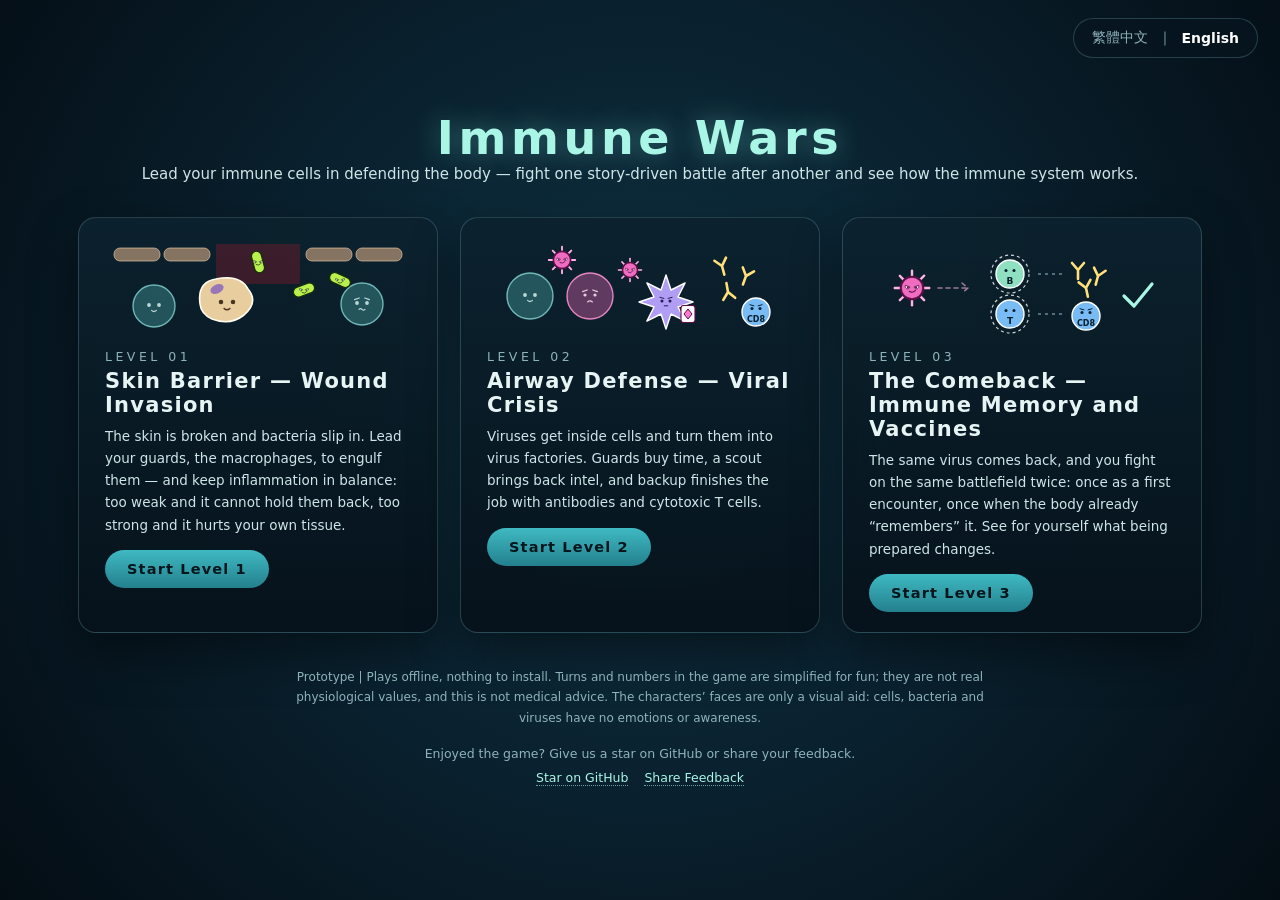
==== commit ee612d27: "feat: release v0.9 bilingual gameplay with community feedback links - Prototype v0.9: main menu and " ====
--- a/index.html
+++ b/index.html
@@ -31,6 +31,9 @@
   .lang button{background:none;border:0;padding:6px 8px;color:var(--dim);font:inherit;cursor:pointer;border-radius:10px}
   .lang button.on{color:#fff;font-weight:600}
   .lang button:hover,.lang button:focus-visible{color:#9ff;outline:none}
+  .fb{margin:14px 0 0;font-size:12.5px;color:var(--dim);text-align:center;line-height:1.9;max-width:720px}
+  .fb a{color:#aaf6e6;text-decoration:none;border-bottom:1px dotted rgba(170,246,230,.6);margin:0 8px;white-space:nowrap}
+  .fb a:hover,.fb a:focus-visible{color:#fff;border-bottom-color:#fff;outline:none}
   html:lang(en) .en{display:none}
   html:lang(en) h1{letter-spacing:.1em}
   @media (max-width:540px){                                  /* 手機直向：單欄，卡片依可用寬度伸縮 */
@@ -46,6 +49,7 @@
     .lv p{font-size:15px;min-height:0}
     .lv span{display:block;height:46px;line-height:46px;font-size:16px;text-align:center;border-radius:23px}
     footer{font-size:13px}
+    .fb{font-size:14px} .fb a{display:inline-block;padding:9px 4px;margin:0 6px}
   }
 </style>
 </head>
@@ -79,6 +83,8 @@
     </a>
   </div>
   <footer data-en="Prototype | Plays offline, nothing to install. Turns and numbers in the game are simplified for fun; they are not real physiological values, and this is not medical advice. The characters’ faces are only a visual aid: cells, bacteria and viruses have no emotions or awareness.">Prototype｜離線單機、無需安裝。遊戲中的回合與數值是為了好玩而做的簡化，不代表真實的生理數值，也不是醫療建議。角色的表情只是幫助辨認的比喻：細胞、細菌與病毒沒有情緒或意識。</footer>
+  <p class="fb"><span data-en="Enjoyed the game? Give us a star on GitHub or share your feedback.">如果你喜歡這款遊戲，歡迎在 GitHub 給予 Star，或提供改善建議。</span><br>
+    <a href="https://github.com/asid52714/immune-wars" target="_blank" rel="noopener" data-en="Star on GitHub">在 GitHub 給予 Star</a><a href="https://github.com/asid52714/immune-wars/issues" target="_blank" rel="noopener" data-en="Share Feedback">意見回饋</a></p>
 </main>
 <script>
 /* 語言（繁體中文／English）。優先順序：網址 ?lang= 或玩家按的切換鈕 → 先前儲存的偏好（iw_lang）→ 瀏覽器語言。不用 Cookie、不連網。 */
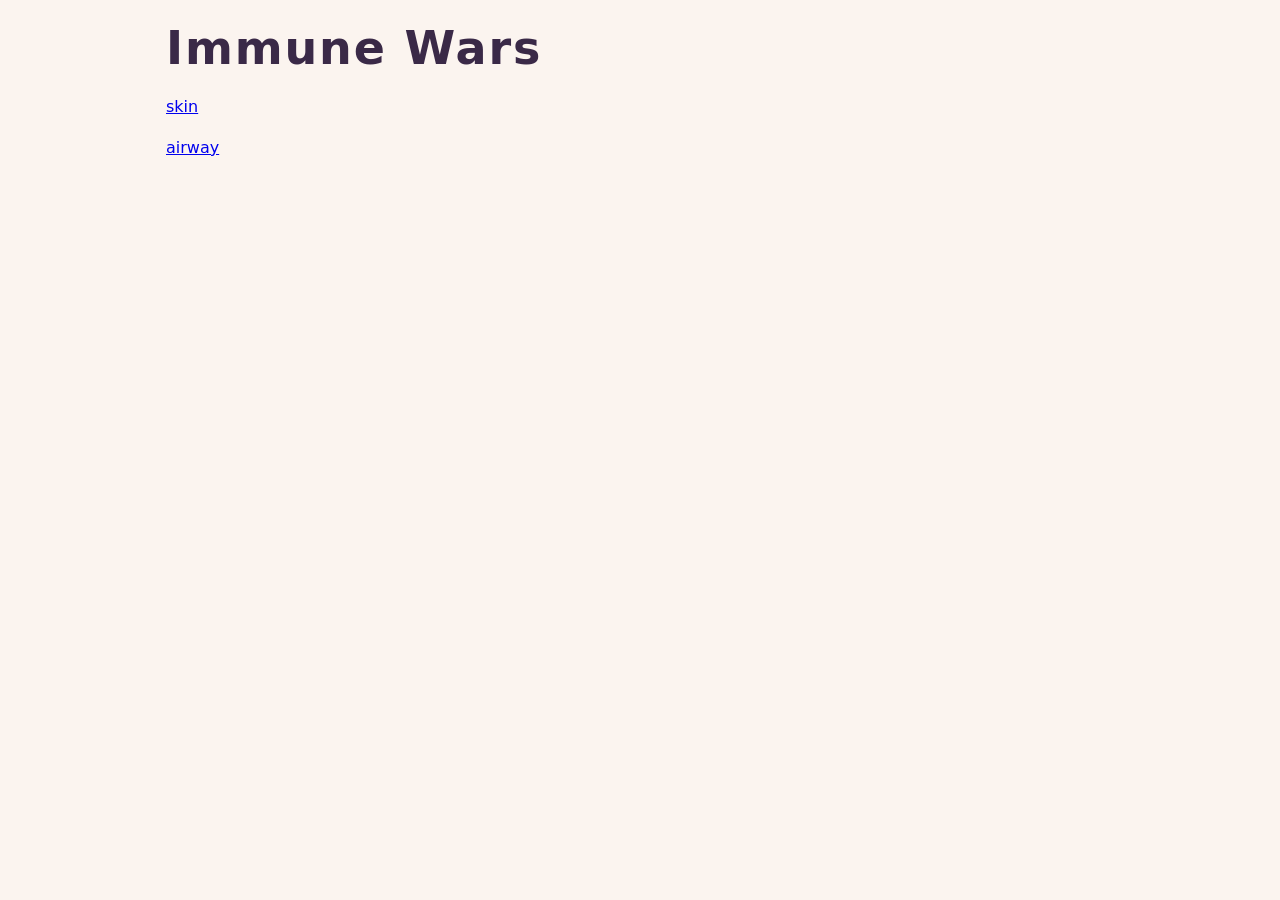
==== commit 097e273a: "feat(redesign): shared engine, H&E art, portrait battlefield, play-first chapter 1 Single-page app w" ====
--- a/index.html
+++ b/index.html
@@ -2,112 +2,20 @@
 <html lang="zh-Hant-TW">
 <head>
 <meta charset="utf-8">
-<meta name="viewport" content="width=device-width,initial-scale=1">
+<meta name="viewport" content="width=device-width,initial-scale=1,viewport-fit=cover">
 <title>免疫系統大作戰 Immune Wars</title>
-<style>
-  :root{--ink:#e6f4f4;--dim:#8fb3ba;--line:rgba(150,220,225,.22)}
-  *{box-sizing:border-box}
-  html,body{margin:0;min-height:100%;color:var(--ink);
-    background:radial-gradient(circle at 50% 45%,#103445 0,#0a2230 45%,#040d14 100%) fixed #040b11;
-    font-family:"PingFang TC","Noto Sans TC","Microsoft JhengHei",system-ui,sans-serif;-webkit-font-smoothing:antialiased}
-  main{min-height:100vh;display:flex;flex-direction:column;align-items:center;justify-content:center;padding:40px 24px}
-  h1{margin:0;font-size:46px;letter-spacing:.16em;font-weight:700;color:#aaf6e6;text-shadow:0 0 26px rgba(120,240,220,.4);text-align:center}
-  .en{margin:8px 0 6px;font-size:14px;letter-spacing:.42em;color:var(--dim)}
-  .sub{margin:0 0 34px;font-size:15px;color:#cfe6e8;text-align:center}
-  .levels{display:flex;gap:22px;flex-wrap:wrap;justify-content:center}
-  a.lv{width:360px;padding:22px 26px 20px;border-radius:18px;border:1px solid var(--line);text-decoration:none;color:inherit;
-    background:linear-gradient(180deg,rgba(12,34,46,.94),rgba(6,18,27,.96));box-shadow:0 20px 50px rgba(0,0,0,.45);
-    transition:transform .15s,border-color .2s;display:block}
-  a.lv:hover,a.lv:focus-visible{transform:translateY(-4px);border-color:#9ff;outline:none}
-  .lv svg{display:block;width:100%;height:96px;margin-bottom:10px}
-  .lv small{font-size:12.5px;letter-spacing:.28em;color:var(--dim)}
-  .lv b{display:block;margin:4px 0 8px;font-size:21px;letter-spacing:.06em;font-weight:600}
-  .lv p{margin:0 0 14px;font-size:13.5px;line-height:1.65;color:#cfe6e8;min-height:66px}
-  .lv span{display:inline-block;height:38px;line-height:38px;padding:0 22px;border-radius:19px;font-size:14.5px;letter-spacing:.08em;font-weight:600;
-    background:linear-gradient(180deg,#3fb9c2,#23808d);color:#04161c}
-  footer{margin-top:34px;font-size:12px;color:var(--dim);text-align:center;line-height:1.7;max-width:720px}
-  .lang{position:absolute;top:18px;right:22px;display:flex;align-items:center;gap:2px;font-size:14px;color:var(--dim);
-    padding:0 10px;height:40px;border-radius:20px;border:1px solid var(--line);background:rgba(8,22,32,.72)}
-  .lang button{background:none;border:0;padding:6px 8px;color:var(--dim);font:inherit;cursor:pointer;border-radius:10px}
-  .lang button.on{color:#fff;font-weight:600}
-  .lang button:hover,.lang button:focus-visible{color:#9ff;outline:none}
-  .fb{margin:14px 0 0;font-size:12.5px;color:var(--dim);text-align:center;line-height:1.9;max-width:720px}
-  .fb a{color:#aaf6e6;text-decoration:none;border-bottom:1px dotted rgba(170,246,230,.6);margin:0 8px;white-space:nowrap}
-  .fb a:hover,.fb a:focus-visible{color:#fff;border-bottom-color:#fff;outline:none}
-  html:lang(en) .en{display:none}
-  html:lang(en) h1{letter-spacing:.1em}
-  @media (max-width:540px){                                  /* 手機直向：單欄，卡片依可用寬度伸縮 */
-    main{padding:24px 16px;justify-content:flex-start}
-    .lang{position:static;align-self:flex-end;height:44px;margin:-10px 0 12px;font-size:15px}
-    .lang button{min-height:44px;padding:6px 10px}
-    h1{font-size:clamp(28px,9vw,40px);letter-spacing:.1em}
-    .en{letter-spacing:.3em}
-    .sub{font-size:16px;line-height:1.6;margin-bottom:22px}
-    .levels{flex-direction:column;align-items:stretch;gap:16px;width:100%}
-    a.lv{width:100%;padding:18px 18px 16px}
-    .lv b{font-size:20px}
-    .lv p{font-size:15px;min-height:0}
-    .lv span{display:block;height:46px;line-height:46px;font-size:16px;text-align:center;border-radius:23px}
-    footer{font-size:13px}
-    .fb{font-size:14px} .fb a{display:inline-block;padding:9px 4px;margin:0 6px}
-  }
-</style>
+<link rel="stylesheet" href="css/game.css">
 </head>
 <body>
-<main>
-  <div class="lang" role="group" aria-label="語言 Language"><button type="button" data-lang="zh" lang="zh-Hant-TW">繁體中文</button><span aria-hidden="true">｜</span><button type="button" data-lang="en" lang="en">English</button></div>
-  <h1 data-en="Immune Wars">免疫系統大作戰</h1>
-  <div class="en">IMMUNE WARS</div>
-  <p class="sub" data-en="Lead your immune cells in defending the body — fight one story-driven battle after another and see how the immune system works.">帶領免疫細胞守住人體——跟著故事打一場場防禦戰，看懂免疫系統怎麼運作。</p>
-  <div class="levels">
-    <a class="lv" href="levels/01-skin-barrier.html">
-      <svg viewBox="0 0 300 96"><g fill="rgba(214,172,132,.6)" stroke="rgba(245,212,176,.6)"><rect x="6" y="8" width="46" height="13" rx="6"/><rect x="56" y="8" width="46" height="13" rx="6"/><rect x="198" y="8" width="46" height="13" rx="6"/><rect x="248" y="8" width="46" height="13" rx="6"/></g><rect x="108" y="4" width="84" height="40" fill="rgba(150,25,40,.35)"/><circle cx="46" cy="66" r="21" fill="rgba(92,208,206,.3)" stroke="rgba(150,236,232,.7)" stroke-width="1.4"/><g transform="translate(46 65) scale(1)" fill="none" stroke="rgba(222,248,246,.8)" stroke-width="1.25" stroke-linecap="round"><g transform="scale(-1 1)"><circle cx="5" cy="0" r="1.9" fill="rgba(222,248,246,.8)" stroke="none"/></g><g transform="scale(1 1)"><circle cx="5" cy="0" r="1.9" fill="rgba(222,248,246,.8)" stroke="none"/></g><path d="M-2.4 5.4Q0 7.6 2.4 5.4"/></g><circle cx="254" cy="64" r="21" fill="rgba(92,208,206,.3)" stroke="rgba(150,236,232,.7)" stroke-width="1.4"/><g transform="translate(254 63) scale(1)" fill="none" stroke="rgba(222,248,246,.8)" stroke-width="1.25" stroke-linecap="round"><g transform="scale(-1 1)"><circle cx="5" cy="0" r="1.9" fill="rgba(222,248,246,.8)" stroke="none"/><path d="M2.8 -5L7.4 -3.4"/></g><g transform="scale(1 1)"><circle cx="5" cy="0" r="1.9" fill="rgba(222,248,246,.8)" stroke="none"/><path d="M2.8 -5L7.4 -3.4"/></g><path d="M-3 6.4Q-1.5 4.9 0 6.4Q1.5 7.9 3 6.4"/></g><g transform="translate(150 22)"><rect x="-11" y="-5" width="22" height="10" rx="5" fill="#b9f04e" stroke="#17300a" stroke-width="1.3" transform="rotate(75)"/><g transform="translate(0 -0.5) scale(0.6)" fill="none" stroke="#17300a" stroke-width="1.25" stroke-linecap="round"><g transform="scale(-1 1)"><path d="M7.5 -1.1A2.7 2.7 0 0 1 2.4 .8Z" fill="#fff" stroke-width=".9"/><circle cx="4.6" cy="1" r="1.15" fill="#17300a" stroke="none"/></g><g transform="scale(1 1)"><path d="M7.5 -1.1A2.7 2.7 0 0 1 2.4 .8Z" fill="#fff" stroke-width=".9"/><circle cx="4.6" cy="1" r="1.15" fill="#17300a" stroke="none"/></g><path d="M-3 5.2Q.6 7.6 3.8 4.2"/></g></g><g transform="translate(196 50)"><rect x="-11" y="-5" width="22" height="10" rx="5" fill="#b9f04e" stroke="#17300a" stroke-width="1.3" transform="rotate(-20)"/><g transform="translate(0 -0.5) scale(0.6)" fill="none" stroke="#17300a" stroke-width="1.25" stroke-linecap="round"><g transform="scale(-1 1)"><path d="M7.5 -1.1A2.7 2.7 0 0 1 2.4 .8Z" fill="#fff" stroke-width=".9"/><circle cx="4.6" cy="1" r="1.15" fill="#17300a" stroke="none"/></g><g transform="scale(1 1)"><path d="M7.5 -1.1A2.7 2.7 0 0 1 2.4 .8Z" fill="#fff" stroke-width=".9"/><circle cx="4.6" cy="1" r="1.15" fill="#17300a" stroke="none"/></g><path d="M-3 5.2Q.6 7.6 3.8 4.2"/></g></g><g transform="translate(232 40)"><rect x="-11" y="-5" width="22" height="10" rx="5" fill="#b9f04e" stroke="#17300a" stroke-width="1.3" transform="rotate(25)"/><g transform="translate(0 -0.5) scale(0.6)" fill="none" stroke="#17300a" stroke-width="1.25" stroke-linecap="round"><g transform="scale(-1 1)"><path d="M7.5 -1.1A2.7 2.7 0 0 1 2.4 .8Z" fill="#fff" stroke-width=".9"/><circle cx="4.6" cy="1" r="1.15" fill="#17300a" stroke="none"/></g><g transform="scale(1 1)"><path d="M7.5 -1.1A2.7 2.7 0 0 1 2.4 .8Z" fill="#fff" stroke-width=".9"/><circle cx="4.6" cy="1" r="1.15" fill="#17300a" stroke="none"/></g><path d="M-3 5.2Q.6 7.6 3.8 4.2"/></g></g><g transform="translate(118 62)"><path d="M-26 2q-3 -22 16 -25q24 -5 32 10q11 13 -4 26q-14 11 -32 4q-11 -5 -12 -15z" fill="rgba(246,216,166,.94)" stroke="#fffcf0" stroke-width="1.6"/><ellipse cx="-9" cy="-13" rx="7" ry="4.5" fill="rgba(132,96,190,.8)" transform="rotate(-25 -9 -13)"/><g transform="translate(1 0) scale(1.2)" fill="none" stroke="#4a3220" stroke-width="1.25" stroke-linecap="round"><g transform="scale(-1 1)"><circle cx="5" cy="0" r="1.9" fill="#4a3220" stroke="none"/></g><g transform="scale(1 1)"><circle cx="5" cy="0" r="1.9" fill="#4a3220" stroke="none"/></g><path d="M-2.4 5.4Q0 7.6 2.4 5.4"/></g></g></svg>
-      <small>LEVEL 01</small>
-      <b data-en="Skin Barrier — Wound Invasion">皮膚防線——傷口入侵</b>
-      <p data-en="The skin is broken and bacteria slip in. Lead your guards, the macrophages, to engulf them — and keep inflammation in balance: too weak and it cannot hold them back, too strong and it hurts your own tissue.">皮膚破了洞，細菌趁機溜進來。帶領守衛「巨噬細胞」吞掉細菌，並拿捏發炎的力道：太弱擋不住，太強會傷到自己。</p>
-      <span data-en="Start Level 1">開始第 1 關</span>
-    </a>
-    <a class="lv" href="levels/02-viral-infection.html">
-      <svg viewBox="0 0 300 96"><circle cx="40" cy="56" r="23" fill="rgba(92,208,206,.3)" stroke="rgba(150,236,232,.7)" stroke-width="1.4"/><g transform="translate(40 55) scale(1)" fill="none" stroke="rgba(222,248,246,.8)" stroke-width="1.25" stroke-linecap="round"><g transform="scale(-1 1)"><circle cx="5" cy="0" r="1.9" fill="rgba(222,248,246,.8)" stroke="none"/></g><g transform="scale(1 1)"><circle cx="5" cy="0" r="1.9" fill="rgba(222,248,246,.8)" stroke="none"/></g><path d="M-2.4 5.4Q0 7.6 2.4 5.4"/></g><circle cx="100" cy="56" r="23" fill="rgba(214,96,170,.42)" stroke="rgba(255,150,215,.85)" stroke-width="1.4"/><g transform="translate(100 55) scale(1)" fill="none" stroke="rgba(255,228,246,.85)" stroke-width="1.25" stroke-linecap="round"><g transform="scale(-1 1)"><circle cx="5" cy="0" r="1.6" fill="rgba(255,228,246,.85)" stroke="none"/><path d="M2.8 -5L7.4 -3.4"/></g><g transform="scale(1 1)"><circle cx="5" cy="0" r="1.6" fill="rgba(255,228,246,.85)" stroke="none"/><path d="M2.8 -5L7.4 -3.4"/></g><path d="M-2.4 6.9Q0 4.9 2.4 6.9"/></g><g transform="translate(72 20) scale(1.15)"><g stroke="#ffb4e6" stroke-width="1.6" stroke-linecap="round"><path d="M7 0L11.5 0"/><path d="M5 4.9L8.1 8.1"/><path d="M0 7L0 11.5"/><path d="M-4.9 5L-8.1 8.1"/><path d="M-7 0L-11.5 0"/><path d="M-5 -4.9L-8.1 -8.1"/><path d="M-0 -7L-0 -11.5"/><path d="M4.9 -5L8.1 -8.2"/></g><circle r="7.5" fill="#f06cc0" stroke="#5a0f45" stroke-width="1.4"/><g transform="translate(0 -0.9) scale(0.6)" fill="none" stroke="#5a0f45" stroke-width="1.25" stroke-linecap="round"><g transform="scale(-1 1)"><path d="M7.5 -1.1A2.7 2.7 0 0 1 2.4 .8Z" fill="#fff" stroke-width=".9"/><circle cx="4.6" cy="1" r="1.15" fill="#5a0f45" stroke="none"/></g><g transform="scale(1 1)"><path d="M7.5 -1.1A2.7 2.7 0 0 1 2.4 .8Z" fill="#fff" stroke-width=".9"/><circle cx="4.6" cy="1" r="1.15" fill="#5a0f45" stroke="none"/></g><path d="M-3 5.2Q.6 7.6 3.8 4.2"/></g></g><g transform="translate(140 30) scale(1)"><g stroke="#ffb4e6" stroke-width="1.6" stroke-linecap="round"><path d="M7 0L11.5 0"/><path d="M5 4.9L8.1 8.1"/><path d="M0 7L0 11.5"/><path d="M-4.9 5L-8.1 8.1"/><path d="M-7 0L-11.5 0"/><path d="M-5 -4.9L-8.1 -8.1"/><path d="M-0 -7L-0 -11.5"/><path d="M4.9 -5L8.1 -8.2"/></g><circle r="7.5" fill="#f06cc0" stroke="#5a0f45" stroke-width="1.4"/><g transform="translate(0 -0.9) scale(0.6)" fill="none" stroke="#5a0f45" stroke-width="1.25" stroke-linecap="round"><g transform="scale(-1 1)"><path d="M7.5 -1.1A2.7 2.7 0 0 1 2.4 .8Z" fill="#fff" stroke-width=".9"/><circle cx="4.6" cy="1" r="1.15" fill="#5a0f45" stroke="none"/></g><g transform="scale(1 1)"><path d="M7.5 -1.1A2.7 2.7 0 0 1 2.4 .8Z" fill="#fff" stroke-width=".9"/><circle cx="4.6" cy="1" r="1.15" fill="#5a0f45" stroke="none"/></g><path d="M-3 5.2Q.6 7.6 3.8 4.2"/></g></g><g transform="translate(176 62)"><polygon points="27,0 12,5 19.1,19.1 5,12 0,27 -5,12 -19.1,19.1 -12,5 -27,0 -12,-5 -19.1,-19.1 -5,-12 -0,-27 5,-12 19.1,-19.1 12,-5" fill="rgba(185,164,255,.95)" stroke="#fff" stroke-width="1.4" stroke-linejoin="round"/><g transform="translate(0 -1) scale(0.8)" fill="none" stroke="#2a1a5c" stroke-width="1.25" stroke-linecap="round"><g transform="scale(-1 1)"><circle cx="5" cy="0" r="1.9" fill="#2a1a5c" stroke="none"/><path d="M2.6 -3.2L7.6 -4.6"/></g><g transform="scale(1 1)"><circle cx="5" cy="0" r="1.9" fill="#2a1a5c" stroke="none"/><path d="M2.6 -3.2L7.6 -4.6"/></g><path d="M-2.2 6H2.2"/></g><g transform="translate(22 12)"><rect x="-7" y="-8.5" width="14" height="17" rx="2.6" fill="#fffafd" stroke="#5a0f45" stroke-width="1.1"/><path d="M0 -5L4 0L0 5L-4 0Z" fill="#ff7ad1" stroke="#5a0f45"/></g></g><path d="M0 9V0L-6 -7M0 0L6 -7" transform="translate(232 26) rotate(-15)" fill="none" stroke="#ffe07a" stroke-width="2.6" stroke-linecap="round"/><path d="M0 9V0L-6 -7M0 0L6 -7" transform="translate(256 36) rotate(20)" fill="none" stroke="#ffe07a" stroke-width="2.6" stroke-linecap="round"/><path d="M0 9V0L-6 -7M0 0L6 -7" transform="translate(238 52) rotate(170)" fill="none" stroke="#ffe07a" stroke-width="2.6" stroke-linecap="round"/><circle cx="266" cy="72" r="14" fill="rgba(127,196,255,.95)" stroke="#fff" stroke-width="1.4"/><g transform="translate(266 68.4) scale(0.8)" fill="none" stroke="#06202e" stroke-width="1.25" stroke-linecap="round"><g transform="scale(-1 1)"><circle cx="5" cy="0" r="1.9" fill="#06202e" stroke="none"/><path d="M2.6 -3.2L7.6 -4.6"/></g><g transform="scale(1 1)"><circle cx="5" cy="0" r="1.9" fill="#06202e" stroke="none"/><path d="M2.6 -3.2L7.6 -4.6"/></g></g><text x="266" y="82.4" text-anchor="middle" font-size="8" font-weight="700" fill="#06202e" font-family="system-ui">CD8</text></svg>
-      <small>LEVEL 02</small>
-      <b data-en="Airway Defense — Viral Crisis">呼吸道防線——病毒危機</b>
-      <p data-en="Viruses get inside cells and turn them into virus factories. Guards buy time, a scout brings back intel, and backup finishes the job with antibodies and cytotoxic T cells.">病毒會鑽進細胞，把它變成製造病毒的工廠。守衛先爭取時間，偵察兵帶回情報，後援再用抗體與毒殺 T 細胞收尾。</p>
-      <span data-en="Start Level 2">開始第 2 關</span>
-    </a>
-    <a class="lv" href="levels/03-immune-memory.html">
-      <svg viewBox="0 0 300 96"><g transform="translate(40 48) scale(1.5)"><g stroke="#ffb4e6" stroke-width="1.6" stroke-linecap="round"><path d="M7 0L11.5 0"/><path d="M5 4.9L8.1 8.1"/><path d="M0 7L0 11.5"/><path d="M-4.9 5L-8.1 8.1"/><path d="M-7 0L-11.5 0"/><path d="M-5 -4.9L-8.1 -8.1"/><path d="M-0 -7L-0 -11.5"/><path d="M4.9 -5L8.1 -8.2"/></g><circle r="7.5" fill="#f06cc0" stroke="#5a0f45" stroke-width="1.4"/><g transform="translate(0 -0.9) scale(0.6)" fill="none" stroke="#5a0f45" stroke-width="1.25" stroke-linecap="round"><g transform="scale(-1 1)"><path d="M7.5 -1.1A2.7 2.7 0 0 1 2.4 .8Z" fill="#fff" stroke-width=".9"/><circle cx="4.6" cy="1" r="1.15" fill="#5a0f45" stroke="none"/></g><g transform="scale(1 1)"><path d="M7.5 -1.1A2.7 2.7 0 0 1 2.4 .8Z" fill="#fff" stroke-width=".9"/><circle cx="4.6" cy="1" r="1.15" fill="#5a0f45" stroke="none"/></g><path d="M-3 5.2Q.6 7.6 3.8 4.2"/></g></g><path d="M66 48H96M90 43l6 5l-6 5" fill="none" stroke="rgba(255,180,230,.6)" stroke-width="1.6" stroke-dasharray="4 4" stroke-linecap="round"/><circle cx="138" cy="34" r="14" fill="rgba(150,235,200,.95)" stroke="#fff" stroke-width="1.4"/><g transform="translate(138 30.4) scale(0.8)" fill="none" stroke="#06202e" stroke-width="1.25" stroke-linecap="round"><g transform="scale(-1 1)"><circle cx="5" cy="0" r="1.9" fill="#06202e" stroke="none"/></g><g transform="scale(1 1)"><circle cx="5" cy="0" r="1.9" fill="#06202e" stroke="none"/></g></g><text x="138" y="44.4" text-anchor="middle" font-size="9" font-weight="700" fill="#06202e" font-family="system-ui">B</text><circle cx="138" cy="34" r="19" fill="none" stroke="rgba(255,255,255,.8)" stroke-width="1.2" stroke-dasharray="3 3"/><circle cx="138" cy="74" r="14" fill="rgba(127,196,255,.95)" stroke="#fff" stroke-width="1.4"/><g transform="translate(138 70.4) scale(0.8)" fill="none" stroke="#06202e" stroke-width="1.25" stroke-linecap="round"><g transform="scale(-1 1)"><circle cx="5" cy="0" r="1.9" fill="#06202e" stroke="none"/></g><g transform="scale(1 1)"><circle cx="5" cy="0" r="1.9" fill="#06202e" stroke="none"/></g></g><text x="138" y="84.4" text-anchor="middle" font-size="9" font-weight="700" fill="#06202e" font-family="system-ui">T</text><circle cx="138" cy="74" r="19" fill="none" stroke="rgba(255,255,255,.8)" stroke-width="1.2" stroke-dasharray="3 3"/><path d="M166 34H190M166 74H190" stroke="rgba(190,225,235,.55)" stroke-width="1.4" stroke-dasharray="3 4"/><path d="M0 9V0L-6 -7M0 0L6 -7" transform="translate(206 30) rotate(0)" fill="none" stroke="#ffe07a" stroke-width="2.6" stroke-linecap="round"/><path d="M0 9V0L-6 -7M0 0L6 -7" transform="translate(226 36) rotate(15)" fill="none" stroke="#ffe07a" stroke-width="2.6" stroke-linecap="round"/><path d="M0 9V0L-6 -7M0 0L6 -7" transform="translate(214 48) rotate(-12)" fill="none" stroke="#ffe07a" stroke-width="2.6" stroke-linecap="round"/><circle cx="214" cy="76" r="14" fill="rgba(127,196,255,.95)" stroke="#fff" stroke-width="1.4"/><g transform="translate(214 72.4) scale(0.8)" fill="none" stroke="#06202e" stroke-width="1.25" stroke-linecap="round"><g transform="scale(-1 1)"><circle cx="5" cy="0" r="1.9" fill="#06202e" stroke="none"/><path d="M2.6 -3.2L7.6 -4.6"/></g><g transform="scale(1 1)"><circle cx="5" cy="0" r="1.9" fill="#06202e" stroke="none"/><path d="M2.6 -3.2L7.6 -4.6"/></g></g><text x="214" y="86.4" text-anchor="middle" font-size="8" font-weight="700" fill="#06202e" font-family="system-ui">CD8</text><path d="M252 56l10 10l18 -22" fill="none" stroke="#aaf6e6" stroke-width="3.2" stroke-linecap="round" stroke-linejoin="round"/></svg>
-      <small>LEVEL 03</small>
-      <b data-en="The Comeback — Immune Memory and Vaccines">捲土重來——免疫記憶與疫苗</b>
-      <p data-en="The same virus comes back, and you fight on the same battlefield twice: once as a first encounter, once when the body already “remembers” it. See for yourself what being prepared changes.">同一種病毒捲土重來，同一個戰場打兩次：一次是初次見面，一次是身體已經「記得」它。親手比較有備而來差在哪裡。</p>
-      <span data-en="Start Level 3">開始第 3 關</span>
-    </a>
-  </div>
-  <footer data-en="Prototype | Plays offline, nothing to install. Turns and numbers in the game are simplified for fun; they are not real physiological values, and this is not medical advice. The characters’ faces are only a visual aid: cells, bacteria and viruses have no emotions or awareness.">Prototype｜離線單機、無需安裝。遊戲中的回合與數值是為了好玩而做的簡化，不代表真實的生理數值，也不是醫療建議。角色的表情只是幫助辨認的比喻：細胞、細菌與病毒沒有情緒或意識。</footer>
-  <p class="fb"><span data-en="Enjoyed the game? Give us a star on GitHub or share your feedback.">如果你喜歡這款遊戲，歡迎在 GitHub 給予 Star，或提供改善建議。</span><br>
-    <a href="https://github.com/asid52714/immune-wars" target="_blank" rel="noopener" data-en="Star on GitHub">在 GitHub 給予 Star</a><a href="https://github.com/asid52714/immune-wars/issues" target="_blank" rel="noopener" data-en="Share Feedback">意見回饋</a></p>
-</main>
-<script>
-/* 語言（繁體中文／English）。優先順序：網址 ?lang= 或玩家按的切換鈕 → 先前儲存的偏好（iw_lang）→ 瀏覽器語言。不用 Cookie、不連網。 */
-(function(){
-  var norm=function(v){return /^en/i.test(v||'')?'en':/^zh/i.test(v||'')?'zh':null;},L=null;
-  try{L=norm(new URLSearchParams(location.search).get('lang'));}catch(e){}
-  if(!L)try{L=norm(localStorage.getItem('iw_lang'));}catch(e){}
-  if(!L)L=/^zh/i.test(navigator.language||'')?'zh':'en';
-  var els=document.querySelectorAll('[data-en]'),zh=[];
-  els.forEach(function(e,i){zh[i]=e.textContent;});
-  function apply(){
-    var en=L==='en';document.documentElement.lang=en?'en':'zh-Hant-TW';
-    document.title=en?'Immune Wars':'免疫系統大作戰 Immune Wars';
-    els.forEach(function(e,i){e.textContent=en?e.getAttribute('data-en'):zh[i];});
-    document.querySelectorAll('[data-lang]').forEach(function(b){var on=b.getAttribute('data-lang')===L;b.className=on?'on':'';b.setAttribute('aria-pressed',on);});
-    document.querySelectorAll('a.lv').forEach(function(a){a.href=a.getAttribute('href').split('?')[0]+'?lang='+L;});   // 離線開檔時 localStorage 不一定跨頁共用，用網址把語言帶進關卡
-  }
-  document.querySelectorAll('[data-lang]').forEach(function(b){b.onclick=function(){
-    L=b.getAttribute('data-lang');try{localStorage.setItem('iw_lang',L);}catch(e){}   // 存不進去也照樣切換
-    try{var u=new URL(location.href);u.searchParams.set('lang',L);history.replaceState(null,'',u);}catch(e){}
-    apply();};});
-  apply();
-})();
-</script>
+<div id="app"></div>
+<noscript>這款遊戲需要 JavaScript。This game needs JavaScript.</noscript>
+<script src="js/core.js"></script>
+<script src="js/art.js"></script>
+<script src="js/rules.js"></script>
+<script src="js/battle.js"></script>
+<script src="js/lymph.js"></script>
+<script src="js/mode-skin.js"></script>
+<script src="js/mode-airway.js"></script>
+<script src="js/app.js"></script>
 </body>
 </html>
--- a/css/game.css
+++ b/css/game.css
@@ -0,0 +1,152 @@
+/* 免疫系統大作戰 Immune Wars — 共用樣式
+   版面：手機直向＝上狀態／中戰場／下操作；桌面＝左狀態／中戰場／右操作；手機橫向＝左戰場／右其餘。
+   配色取自病理切片的 H&E 染色：紙白底、伊紅粉、蘇木紫、墨色線條。單一淺色主題（刻意選擇）。 */
+:root{--paper:#fbf4ef;--surface:#fff;--ink:#3a2947;--dim:#7d6a86;--line:rgba(58,41,71,.16);--eosin:#f7cdd6;--eosin2:#e58aa3;--hema:#6f4fa3;--lilac:#ece2f6;
+  --gold:#e2a02c;--teal:#1f9d8f;--danger:#c0304f;--flame:#e8552e;--ok:#1c7f73;color-scheme:light}
+*{box-sizing:border-box}
+html,body{margin:0;height:100%;background:var(--paper);color:var(--ink);-webkit-font-smoothing:antialiased;-webkit-text-size-adjust:100%;
+  font-family:"PingFang TC","Noto Sans TC","Microsoft JhengHei",system-ui,sans-serif}
+button{font:inherit;color:inherit;cursor:pointer;-webkit-tap-highlight-color:transparent}
+button:focus-visible,a:focus-visible{outline:3px solid var(--gold);outline-offset:2px}
+#app{min-height:100%}
+.pill{min-height:46px;padding:6px 18px;border-radius:24px;border:2px solid var(--ink);background:var(--surface);font-size:16px;font-weight:600;line-height:1.3}
+.pill.pri{background:var(--ink);color:#fff}
+.pill small{display:block;font-weight:400;font-size:12px;opacity:.8}
+.pill:disabled{opacity:.4;cursor:default}
+.ic{width:40px;height:40px;border-radius:20px;border:1.5px solid var(--line);background:var(--surface);font-size:14px;font-weight:600;flex:none}
+
+/* ---------------- 戰場 ---------------- */
+.bt{position:fixed;inset:0;display:grid;grid-template:"L" auto "F" 1fr "R" auto / 1fr;background:var(--paper);
+  padding:env(safe-area-inset-top,0) env(safe-area-inset-right,0) env(safe-area-inset-bottom,0) env(safe-area-inset-left,0)}
+.sideL{grid-area:L;padding:8px 12px 4px;display:flex;flex-direction:column;gap:6px;min-width:0}
+.sideR{grid-area:R;padding:4px 12px 10px;display:flex;flex-direction:column;gap:6px;min-width:0}
+.field{grid-area:F;position:relative;min-height:0;min-width:0;display:flex;align-items:center;justify-content:center;overflow:hidden}
+.field canvas{display:block;touch-action:manipulation;border-radius:14px}
+.top{display:flex;align-items:center;gap:6px}
+.top .ttl{flex:1;min-width:0;line-height:1.25}
+.top .ttl b{display:block;font-size:16px;white-space:nowrap;overflow:hidden;text-overflow:ellipsis}
+.top .ttl span{font-size:12.5px;color:var(--dim)}
+#pips{display:flex;gap:3px;height:14px;align-items:flex-end}
+#pips i{flex:1;height:5px;border-radius:3px;background:var(--line);position:relative}
+#pips i.done{background:var(--dim)} #pips i.now{background:var(--ink);height:8px}
+#pips i[data-m]::after{content:attr(data-m);position:absolute;left:50%;top:-12px;transform:translateX(-50%);font:700 10px system-ui;color:var(--hema);font-style:normal}
+#gauges{display:grid;grid-template-columns:repeat(3,1fr);gap:8px}
+.g{min-width:0}
+.g .row{display:flex;justify-content:space-between;align-items:baseline;gap:4px;font-size:12px;color:var(--dim);white-space:nowrap}
+.g .row em{font-style:normal;font-weight:700;font-size:14px;color:var(--ink);font-variant-numeric:tabular-nums}
+.g .row em small{font-weight:400;font-size:11.5px;color:var(--dim)}
+.g .bar{height:7px;border-radius:4px;background:var(--line);position:relative;overflow:hidden;margin-top:2px}
+.g .bar s,.g .bar u{position:absolute;left:0;top:0;bottom:0;border-radius:4px;transition:width .35s}
+.g .bar u{opacity:.35}
+.g.warn .row em{color:var(--danger)}
+#goal{font-size:13.5px;line-height:1.45;min-height:20px;color:var(--dim)}
+#goal b{color:var(--hema)} #goal .w{color:var(--danger);font-weight:600}
+#hint{font-size:15px;line-height:1.5;min-height:46px;padding:8px 12px;border-radius:12px;background:var(--lilac);display:flex;align-items:center}
+#hint:empty{visibility:hidden}
+#hint b{color:#a02c62} #hint .w{color:var(--danger);font-weight:600}
+#info{font-size:13px;line-height:1.5;color:var(--dim);min-height:40px;max-height:62px;overflow:auto}
+#info b{color:var(--ink)}
+.bar2{display:grid;grid-template-columns:1fr 1fr;gap:8px;align-items:center}
+#acts{grid-column:1/3;display:grid;grid-template-columns:1fr 1fr;gap:8px}
+#acts:empty{display:none}
+.act{min-height:48px;border-radius:24px;border:2px solid var(--ink);background:var(--surface);font-size:15px;font-weight:600;display:flex;align-items:center;justify-content:center;gap:7px;padding:4px 10px;line-height:1.2}
+.act small{font-weight:400;font-size:12px;color:var(--dim)}
+.act .dot{width:12px;height:12px;border-radius:6px;flex:none;border:1.5px solid var(--ink)}
+.act:disabled{opacity:.38;cursor:default;border-style:dashed}
+.act.on,.act.armed{background:var(--ink);color:#fff} .act.on small,.act.armed small{color:#e7dcef}
+#ap{display:flex;align-items:center;gap:5px;font-size:12.5px;color:var(--dim);white-space:nowrap}
+#ap i{width:15px;height:15px;border-radius:8px;border:2px solid var(--ink);background:transparent}
+#ap i.on{background:var(--teal)}
+#bEnd{min-height:48px;border-radius:24px;border:2px solid var(--ink);background:var(--surface);font-size:16px;font-weight:700}
+#bEnd small{font-weight:400;font-size:11.5px;color:var(--dim);margin-left:6px}
+#bEnd.pulse{background:var(--ink);color:#fff;animation:pulse 1.2s infinite} #bEnd.pulse small{color:#e7dcef}
+#bEnd.danger{border-color:var(--danger);color:var(--danger)}
+#bEnd:disabled{opacity:.4}
+@keyframes pulse{50%{transform:scale(1.03)}}
+#banner{position:absolute;left:50%;top:10px;transform:translateX(-50%);font-size:13px;font-weight:600;padding:3px 12px;border-radius:12px;background:var(--ink);color:#fff;pointer-events:none;white-space:nowrap}
+#banner:empty{display:none}
+.ov{position:absolute;inset:0;background:rgba(251,244,239,.9);display:none;align-items:center;justify-content:center;padding:14px;z-index:5;overflow:auto}
+.ov.on{display:flex}
+.card{width:min(560px,100%);max-height:100%;overflow:auto;background:var(--surface);border:2px solid var(--ink);border-radius:20px;padding:22px 20px 18px;display:flex;flex-direction:column;gap:12px;box-shadow:0 12px 0 -6px rgba(58,41,71,.12)}
+.card h1{margin:0;font-size:25px;line-height:1.3;text-wrap:balance}
+.card h2{margin:0;font-size:13px;font-weight:600;letter-spacing:.12em;color:var(--hema)}
+.card p{margin:0;font-size:16px;line-height:1.7}
+.card p.note{font-size:13px;color:var(--dim);line-height:1.6}
+.card .btns{display:flex;flex-wrap:wrap;gap:8px;margin-top:4px}
+.card .btns .pill{flex:1 1 150px}
+.card .btns .pill.sm{flex:0 1 auto;min-height:40px;font-size:14px;font-weight:400;border-width:1.5px;border-color:var(--line)}
+.card .stars{font-size:30px;letter-spacing:4px;color:var(--gold);line-height:1} .card .stars i{color:var(--line);font-style:normal}
+.card .stats{display:grid;grid-template-columns:repeat(auto-fit,minmax(110px,1fr));gap:8px}
+.card .stats div{font-size:12px;color:var(--dim);line-height:1.3} .card .stats b{display:block;font-size:21px;color:var(--ink);font-variant-numeric:tabular-nums}
+.card svg{width:100%;height:auto;display:block}
+.card table{width:100%;border-collapse:collapse;font-size:14px;font-variant-numeric:tabular-nums}
+.card th{font-weight:400;color:var(--dim);font-size:12px;text-align:left;padding:4px 6px;border-bottom:1.5px solid var(--ink)}
+.card td{padding:7px 6px;border-bottom:1px solid var(--line)} .card td:nth-child(n+2),.card th:nth-child(n+2){text-align:right;white-space:nowrap}
+.card .rules{display:grid;grid-template-columns:auto 1fr;gap:6px 12px;font-size:14px;line-height:1.55}
+.card .rules b{white-space:nowrap}
+.card.lose h1{color:var(--danger)}
+.lrow{display:flex;justify-content:flex-end}
+
+/* 淋巴結場景 */
+.ln{position:absolute;inset:0;background:var(--paper);z-index:6;display:none;flex-direction:column;align-items:center;gap:8px;padding:10px 12px;overflow:auto}
+.ln.on{display:flex}
+.ln .lnw{width:min(100%,520px);border:2px solid var(--ink);border-radius:18px;overflow:hidden;background:var(--lilac);flex:none}
+.ln canvas{display:block;width:100%;height:auto;touch-action:manipulation;cursor:pointer}
+.ln h3{margin:0;font-size:16px;width:min(100%,520px);display:flex;justify-content:space-between;align-items:baseline}
+.ln h3 span{font-size:12.5px;font-weight:400;color:var(--dim)}
+.ln p{margin:0;width:min(100%,520px);font-size:15.5px;line-height:1.55;min-height:48px}
+.ln p b{color:#a02c62}
+.ln .btns{width:min(100%,520px);display:flex;gap:8px;flex-wrap:wrap} .ln .btns .pill{flex:1 1 150px}
+
+@media (min-width:900px) and (min-height:501px){
+  .bt{grid-template:"L F R" 1fr / minmax(250px,320px) 1fr minmax(280px,360px);gap:0 8px}
+  .sideL,.sideR{padding:22px 18px;gap:14px}
+  .top{flex-wrap:wrap} .top .ttl{flex:1 1 calc(100% - 60px)} .top .ttl b{font-size:19px;white-space:normal}
+  .sideR{justify-content:flex-end}
+  #gauges{grid-template-columns:1fr;gap:12px} .g .row{font-size:13px} .g .row em{font-size:16px}
+  #hint{min-height:96px;font-size:16px;align-items:flex-start} #info{min-height:110px;max-height:none;font-size:14px}
+  #goal{font-size:14.5px;min-height:60px}
+  .field{padding:10px 0}
+}
+@media (max-height:500px) and (orientation:landscape){
+  .bt{grid-template:"F L" auto "F R" 1fr / auto 1fr}
+  .field{height:100vh;height:100dvh;aspect-ratio:470/610}
+  .sideL{padding:6px 10px 2px;gap:4px} .sideR{padding:2px 10px 6px;gap:4px;overflow:auto}
+  #hint{min-height:38px;font-size:13.5px;padding:5px 10px} #info{min-height:0;max-height:38px}
+  .act,#bEnd{min-height:44px}
+}
+
+/* ---------------- 主選單與書頁 ---------------- */
+.menu{max-width:980px;margin:0 auto;padding:22px max(16px,env(safe-area-inset-right,0px)) 60px max(16px,env(safe-area-inset-left,0px));display:flex;flex-direction:column;gap:22px}
+.menu header{display:flex;align-items:flex-start;gap:10px}
+.menu header div{flex:1}
+.menu h1{margin:0;font-size:clamp(30px,7vw,46px);line-height:1.15;letter-spacing:.04em}
+.menu .sub{margin:6px 0 0;font-size:16px;line-height:1.6;color:var(--dim);max-width:34em}
+.menu h2{margin:0;font-size:19px}
+.menu .hero{display:flex;gap:10px;flex-wrap:wrap;align-items:center}
+.chs{display:grid;grid-template-columns:repeat(auto-fit,minmax(250px,1fr));gap:14px}
+.ch{border:2px solid var(--ink);border-radius:18px;background:var(--surface);padding:0;text-align:left;display:flex;flex-direction:column;overflow:hidden}
+.ch canvas{display:block;width:100%;height:auto;background:var(--lilac);border-bottom:2px solid var(--ink)}
+.ch div{padding:12px 16px 14px;display:flex;flex-direction:column;gap:4px}
+.ch small{font-size:12px;letter-spacing:.14em;color:var(--hema);font-weight:600}
+.ch b{font-size:19px;line-height:1.3}
+.ch span{font-size:14px;line-height:1.55;color:var(--dim);font-weight:400}
+.ch em{font-style:normal;font-size:13px;font-weight:600;color:var(--ok)} .ch em i{font-style:normal;color:var(--gold);letter-spacing:2px}
+.album{display:grid;grid-template-columns:repeat(auto-fit,minmax(150px,1fr));gap:10px}
+.album div{border:1.5px solid var(--ink);border-radius:14px;padding:12px;background:var(--surface);font-size:13.5px;line-height:1.5;display:flex;flex-direction:column;gap:3px}
+.album div.q{border-style:dashed;color:var(--dim);background:transparent}
+.album b{font-size:15.5px} .album em{font-style:normal;font-size:12px;font-weight:700;color:var(--ok)} .album canvas{width:104px;height:42px}
+.links{display:flex;gap:8px;flex-wrap:wrap}
+.links .pill{font-weight:400;font-size:15px}
+.menu footer{font-size:12.5px;color:var(--dim);line-height:1.7}
+.menu footer a{color:var(--hema)}
+.page{max-width:720px;margin:0 auto;padding:18px max(16px,env(safe-area-inset-right,0px)) 60px max(16px,env(safe-area-inset-left,0px));display:flex;flex-direction:column;gap:14px;font-size:16px;line-height:1.75}
+.page h1{margin:0;font-size:28px} .page h2{margin:14px 0 0;font-size:19px} .page p,.page ul{margin:0} .page li{margin:5px 0}
+.page .note{font-size:13.5px;color:var(--dim)} .page a{color:var(--hema)}
+.codex{display:grid;grid-template-columns:repeat(auto-fit,minmax(280px,1fr));gap:12px}
+.cx{border:1.5px solid var(--ink);border-radius:14px;background:var(--surface);padding:12px 14px;display:grid;grid-template-columns:76px 1fr;gap:4px 12px;font-size:14.5px;line-height:1.6}
+.cx canvas{width:76px;height:76px;grid-row:1/3}
+.cx b{font-size:16.5px;line-height:1.3} .cx b small{display:block;font-size:12.5px;font-weight:400;color:var(--dim)}
+.cx p{margin:0} .cx details{grid-column:1/3;font-size:13.5px;color:var(--dim)} .cx summary{cursor:pointer;color:var(--hema)}
+.cx.q{border-style:dashed;color:var(--dim);background:transparent}
+@media (prefers-reduced-motion:reduce){#bEnd.pulse{animation:none}}
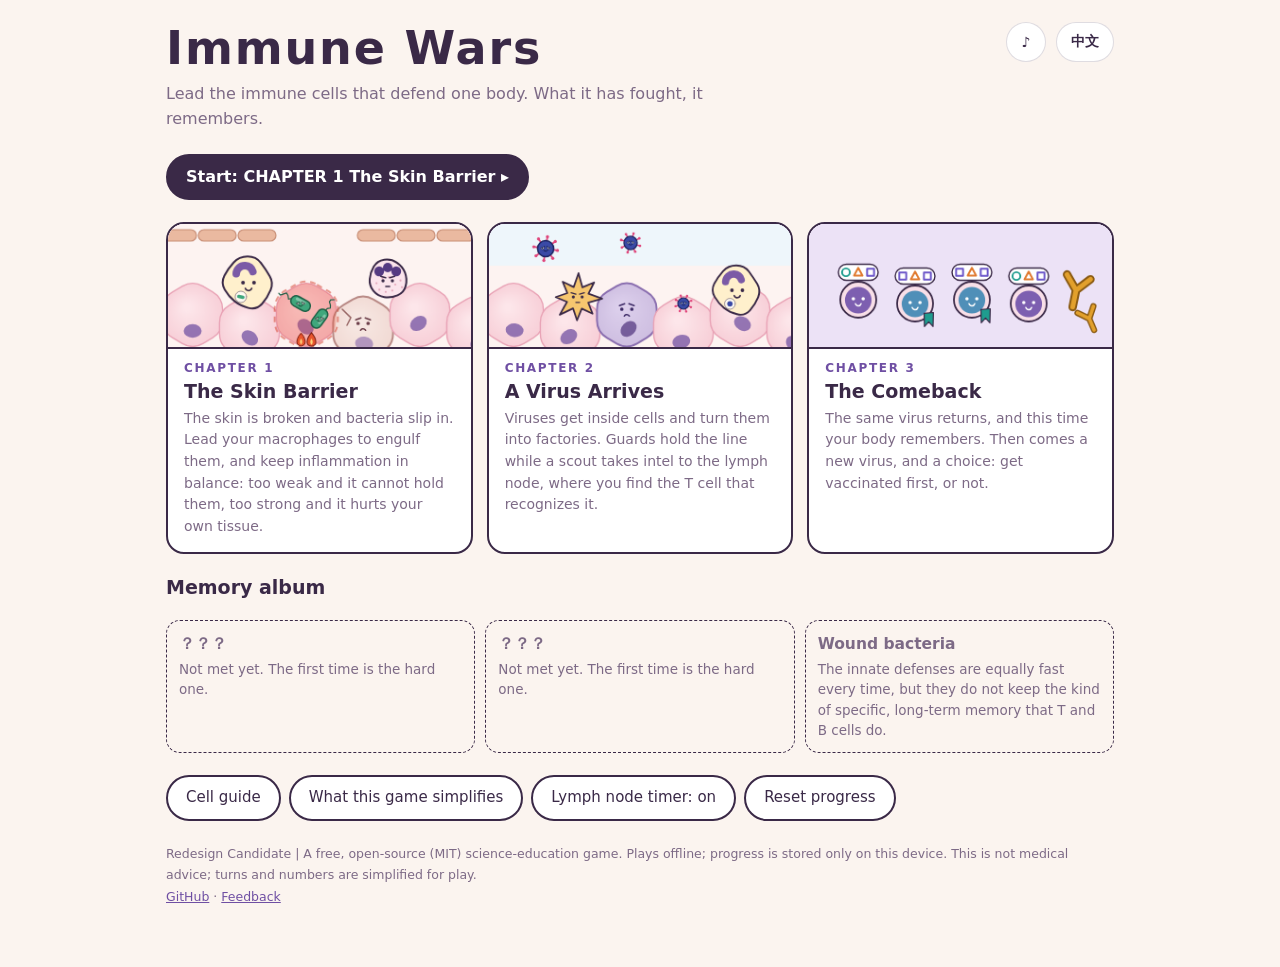
==== commit cb271499: "docs: README and redesign notes for the candidate; favicon; abort lymph scene on exit Co-Authored-By" ====
--- a/index.html
+++ b/index.html
@@ -4,6 +4,9 @@
 <meta charset="utf-8">
 <meta name="viewport" content="width=device-width,initial-scale=1,viewport-fit=cover">
 <title>免疫系統大作戰 Immune Wars</title>
+<meta name="description" content="免費、開源的免疫系統科普策略遊戲。A free, open-source strategy game about the immune system.">
+<meta name="theme-color" content="#fbf4ef">
+<link rel="icon" href="data:image/svg+xml,%3Csvg xmlns='http://www.w3.org/2000/svg' viewBox='0 0 32 32'%3E%3Ccircle cx='16' cy='16' r='14' fill='%23f8dfe8' stroke='%233a2947' stroke-width='2'/%3E%3Ccircle cx='16' cy='16.5' r='10' fill='%237d5fb0'/%3E%3Ccircle cx='12.5' cy='15' r='1.6' fill='%23fff'/%3E%3Ccircle cx='19.5' cy='15' r='1.6' fill='%23fff'/%3E%3Cpath d='M12.5 19.5q3.5 3 7 0' fill='none' stroke='%23fff' stroke-width='1.6' stroke-linecap='round'/%3E%3C/svg%3E">
 <link rel="stylesheet" href="css/game.css">
 </head>
 <body>
--- a/css/game.css
+++ b/css/game.css
@@ -18,47 +18,51 @@
 /* ---------------- 戰場 ---------------- */
 .bt{position:fixed;inset:0;display:grid;grid-template:"L" auto "F" 1fr "R" auto / 1fr;background:var(--paper);
   padding:env(safe-area-inset-top,0) env(safe-area-inset-right,0) env(safe-area-inset-bottom,0) env(safe-area-inset-left,0)}
-.sideL{grid-area:L;padding:8px 12px 4px;display:flex;flex-direction:column;gap:6px;min-width:0}
-.sideR{grid-area:R;padding:4px 12px 10px;display:flex;flex-direction:column;gap:6px;min-width:0}
+.sideL{grid-area:L;padding:6px 12px 2px;display:flex;flex-direction:column;gap:5px;min-width:0}
+.sideR{grid-area:R;padding:4px 12px 8px;display:flex;flex-direction:column;gap:6px;min-width:0}
 .field{grid-area:F;position:relative;min-height:0;min-width:0;display:flex;align-items:center;justify-content:center;overflow:hidden}
 .field canvas{display:block;touch-action:manipulation;border-radius:14px}
-.top{display:flex;align-items:center;gap:6px}
+.top{display:flex;align-items:center;gap:5px}
 .top .ttl{flex:1;min-width:0;line-height:1.25}
 .top .ttl b{display:block;font-size:16px;white-space:nowrap;overflow:hidden;text-overflow:ellipsis}
-.top .ttl span{font-size:12.5px;color:var(--dim)}
+.top .tl{display:flex;align-items:center;gap:8px;font-size:12.5px;color:var(--dim);white-space:nowrap}
+#bLang{width:auto;min-width:40px;padding:0 9px;white-space:nowrap}
+.prow{display:flex;align-items:flex-end;gap:10px} .prow #pips{flex:1}
+#ap{display:inline-flex;align-items:center;gap:3px;padding-right:10px;border-right:1.5px solid var(--line)}
+#ap i{width:13px;height:13px;border-radius:7px;border:2px solid var(--ink);background:transparent}
+#ap i.on{background:var(--teal)}
 #pips{display:flex;gap:3px;height:14px;align-items:flex-end}
 #pips i{flex:1;height:5px;border-radius:3px;background:var(--line);position:relative}
 #pips i.done{background:var(--dim)} #pips i.now{background:var(--ink);height:8px}
-#pips i[data-m]::after{content:attr(data-m);position:absolute;left:50%;top:-12px;transform:translateX(-50%);font:700 10px system-ui;color:var(--hema);font-style:normal}
+#pips i[data-m]::after{content:attr(data-m);position:absolute;left:50%;top:-12px;transform:translateX(-50%);font:700 10px system-ui;color:var(--hema);font-style:normal;white-space:nowrap}
 #gauges{display:grid;grid-template-columns:repeat(3,1fr);gap:8px}
 .g{min-width:0}
 .g .row{display:flex;justify-content:space-between;align-items:baseline;gap:4px;font-size:12px;color:var(--dim);white-space:nowrap}
+.g .row span{overflow:hidden;text-overflow:ellipsis}
 .g .row em{font-style:normal;font-weight:700;font-size:14px;color:var(--ink);font-variant-numeric:tabular-nums}
 .g .row em small{font-weight:400;font-size:11.5px;color:var(--dim)}
-.g .bar{height:7px;border-radius:4px;background:var(--line);position:relative;overflow:hidden;margin-top:2px}
-.g .bar s,.g .bar u{position:absolute;left:0;top:0;bottom:0;border-radius:4px;transition:width .35s}
+.g .bar{height:6px;border-radius:3px;background:var(--line);position:relative;overflow:hidden;margin-top:1px}
+.g .bar s,.g .bar u{position:absolute;left:0;top:0;bottom:0;border-radius:3px;transition:width .35s}
 .g .bar u{opacity:.35}
 .g.warn .row em{color:var(--danger)}
-#goal{font-size:13.5px;line-height:1.45;min-height:20px;color:var(--dim)}
+/* 手機直向：上下兩塊都是固定高度，戰場大小不會因為文字長短跳動 */
+#goal{font-size:13px;line-height:1.4;height:36.4px;overflow:hidden;color:var(--dim);display:-webkit-box;-webkit-line-clamp:2;-webkit-box-orient:vertical}
 #goal b{color:var(--hema)} #goal .w{color:var(--danger);font-weight:600}
-#hint{font-size:15px;line-height:1.5;min-height:46px;padding:8px 12px;border-radius:12px;background:var(--lilac);display:flex;align-items:center}
+#hint{font-size:14.5px;line-height:1.45;height:75px;overflow:auto;padding:6px 12px;border-radius:12px;background:var(--lilac)}
 #hint:empty{visibility:hidden}
 #hint b{color:#a02c62} #hint .w{color:var(--danger);font-weight:600}
-#info{font-size:13px;line-height:1.5;color:var(--dim);min-height:40px;max-height:62px;overflow:auto}
+#info{display:none;font-size:13px;line-height:1.5;color:var(--dim)}
 #info b{color:var(--ink)}
-.bar2{display:grid;grid-template-columns:1fr 1fr;gap:8px;align-items:center}
-#acts{grid-column:1/3;display:grid;grid-template-columns:1fr 1fr;gap:8px}
+.bar2{display:flex;gap:8px;align-items:stretch}
+#acts{flex:2.1;display:grid;grid-template-columns:1fr 1fr;gap:8px;min-width:0}
 #acts:empty{display:none}
-.act{min-height:48px;border-radius:24px;border:2px solid var(--ink);background:var(--surface);font-size:15px;font-weight:600;display:flex;align-items:center;justify-content:center;gap:7px;padding:4px 10px;line-height:1.2}
-.act small{font-weight:400;font-size:12px;color:var(--dim)}
-.act .dot{width:12px;height:12px;border-radius:6px;flex:none;border:1.5px solid var(--ink)}
-.act:disabled{opacity:.38;cursor:default;border-style:dashed}
+.act{min-height:50px;min-width:0;border-radius:25px;border:2px solid var(--ink);background:var(--surface);font-size:14.5px;font-weight:600;display:flex;align-items:center;justify-content:center;gap:6px;padding:3px 8px;line-height:1.2}
+.act small{font-weight:400;font-size:11px;color:var(--dim)}
+.act .dot{width:11px;height:11px;border-radius:6px;flex:none;border:1.5px solid var(--ink)}
+.act:disabled{opacity:.42;cursor:default;border-style:dashed}
 .act.on,.act.armed{background:var(--ink);color:#fff} .act.on small,.act.armed small{color:#e7dcef}
-#ap{display:flex;align-items:center;gap:5px;font-size:12.5px;color:var(--dim);white-space:nowrap}
-#ap i{width:15px;height:15px;border-radius:8px;border:2px solid var(--ink);background:transparent}
-#ap i.on{background:var(--teal)}
-#bEnd{min-height:48px;border-radius:24px;border:2px solid var(--ink);background:var(--surface);font-size:16px;font-weight:700}
-#bEnd small{font-weight:400;font-size:11.5px;color:var(--dim);margin-left:6px}
+#bEnd{flex:1;min-height:50px;border-radius:25px;border:2px solid var(--ink);background:var(--surface);font-size:15.5px;font-weight:700;padding:3px 8px;line-height:1.2}
+#bEnd small{display:none;font-weight:400;font-size:11.5px;color:var(--dim);margin-left:6px}
 #bEnd.pulse{background:var(--ink);color:#fff;animation:pulse 1.2s infinite} #bEnd.pulse small{color:#e7dcef}
 #bEnd.danger{border-color:var(--danger);color:var(--danger)}
 #bEnd:disabled{opacity:.4}
@@ -98,24 +102,40 @@
 .ln p b{color:#a02c62}
 .ln .btns{width:min(100%,520px);display:flex;gap:8px;flex-wrap:wrap} .ln .btns .pill{flex:1 1 150px}
 
+/* 比較矮的手機（瀏覽器工具列佔掉高度時）：把戰場以外的東西再壓縮 */
+@media (max-height:700px) and (orientation:portrait){
+  .sideL{padding-top:4px;gap:3px} .sideR{padding-bottom:6px;gap:5px}
+  .ic{width:36px;height:36px} .top .ttl b{font-size:15px}
+  #goal{height:18.2px;-webkit-line-clamp:1} #hint{height:56px;font-size:13.5px;padding:5px 10px}
+  .act,#bEnd{min-height:44px} .act{font-size:13.5px} #pips{height:12px}
+}
+@media (max-width:380px){.act .dot{display:none} .ic{width:36px;height:36px} .act{font-size:13.5px}}
 @media (min-width:900px) and (min-height:501px){
   .bt{grid-template:"L F R" 1fr / minmax(250px,320px) 1fr minmax(280px,360px);gap:0 8px}
   .sideL,.sideR{padding:22px 18px;gap:14px}
   .top{flex-wrap:wrap} .top .ttl{flex:1 1 calc(100% - 60px)} .top .ttl b{font-size:19px;white-space:normal}
+  .top .tl{font-size:14px;margin-top:4px} #ap i{width:16px;height:16px;border-radius:8px} .prow{align-items:center}
   .sideR{justify-content:flex-end}
   #gauges{grid-template-columns:1fr;gap:12px} .g .row{font-size:13px} .g .row em{font-size:16px}
-  #hint{min-height:96px;font-size:16px;align-items:flex-start} #info{min-height:110px;max-height:none;font-size:14px}
-  #goal{font-size:14.5px;min-height:60px}
+  #goal{font-size:14.5px;height:auto;min-height:84px;display:block;overflow:visible}
+  #hint{height:150px;font-size:16px;padding:12px 14px} #info{display:block;min-height:120px;font-size:14px}
+  .bar2{flex-wrap:wrap} #acts{flex:1 1 100%} #bEnd{min-height:54px} #bEnd small{display:inline}
   .field{padding:10px 0}
 }
 @media (max-height:500px) and (orientation:landscape){
   .bt{grid-template:"F L" auto "F R" 1fr / auto 1fr}
   .field{height:100vh;height:100dvh;aspect-ratio:470/610}
-  .sideL{padding:6px 10px 2px;gap:4px} .sideR{padding:2px 10px 6px;gap:4px;overflow:auto}
-  #hint{min-height:38px;font-size:13.5px;padding:5px 10px} #info{min-height:0;max-height:38px}
+  .sideL{padding:6px 10px 2px;gap:4px} .sideR{padding:2px 10px 6px;gap:5px;overflow:auto;justify-content:flex-end}
+  #hint{height:auto;min-height:44px;max-height:92px;font-size:13.5px} #info{display:block;max-height:40px;overflow:auto;font-size:12.5px}
+  #goal{height:auto;max-height:38px}
   .act,#bEnd{min-height:44px}
 }
-
+@media (max-height:500px) and (orientation:landscape){
+  .ln{display:none;grid-template:"c h" auto "c p" 1fr "c b" auto / auto 1fr;gap:6px 14px;align-items:start}
+  .ln.on{display:grid}
+  .ln .lnw{grid-area:c;width:auto;height:calc(100vh - 20px);height:calc(100dvh - 20px);aspect-ratio:390/500}
+  .ln h3{grid-area:h;width:auto} .ln p{grid-area:p;width:auto} .ln .btns{grid-area:b;width:auto}
+}
 /* ---------------- 主選單與書頁 ---------------- */
 .menu{max-width:980px;margin:0 auto;padding:22px max(16px,env(safe-area-inset-right,0px)) 60px max(16px,env(safe-area-inset-left,0px));display:flex;flex-direction:column;gap:22px}
 .menu header{display:flex;align-items:flex-start;gap:10px}
@@ -137,7 +157,7 @@
 .album div.q{border-style:dashed;color:var(--dim);background:transparent}
 .album b{font-size:15.5px} .album em{font-style:normal;font-size:12px;font-weight:700;color:var(--ok)} .album canvas{width:104px;height:42px}
 .links{display:flex;gap:8px;flex-wrap:wrap}
-.links .pill{font-weight:400;font-size:15px}
+.links .pill{font-weight:400;font-size:15px;color:var(--ink)}
 .menu footer{font-size:12.5px;color:var(--dim);line-height:1.7}
 .menu footer a{color:var(--hema)}
 .page{max-width:720px;margin:0 auto;padding:18px max(16px,env(safe-area-inset-right,0px)) 60px max(16px,env(safe-area-inset-left,0px));display:flex;flex-direction:column;gap:14px;font-size:16px;line-height:1.75}
@@ -147,6 +167,6 @@
 .cx{border:1.5px solid var(--ink);border-radius:14px;background:var(--surface);padding:12px 14px;display:grid;grid-template-columns:76px 1fr;gap:4px 12px;font-size:14.5px;line-height:1.6}
 .cx canvas{width:76px;height:76px;grid-row:1/3}
 .cx b{font-size:16.5px;line-height:1.3} .cx b small{display:block;font-size:12.5px;font-weight:400;color:var(--dim)}
-.cx p{margin:0} .cx details{grid-column:1/3;font-size:13.5px;color:var(--dim)} .cx summary{cursor:pointer;color:var(--hema)}
+.cx{align-content:start} .cx p{margin:0;grid-column:2} .cx details{grid-column:1/3;font-size:13.5px;color:var(--dim)} .cx summary{cursor:pointer;color:var(--hema)}
 .cx.q{border-style:dashed;color:var(--dim);background:transparent}
 @media (prefers-reduced-motion:reduce){#bEnd.pulse{animation:none}}
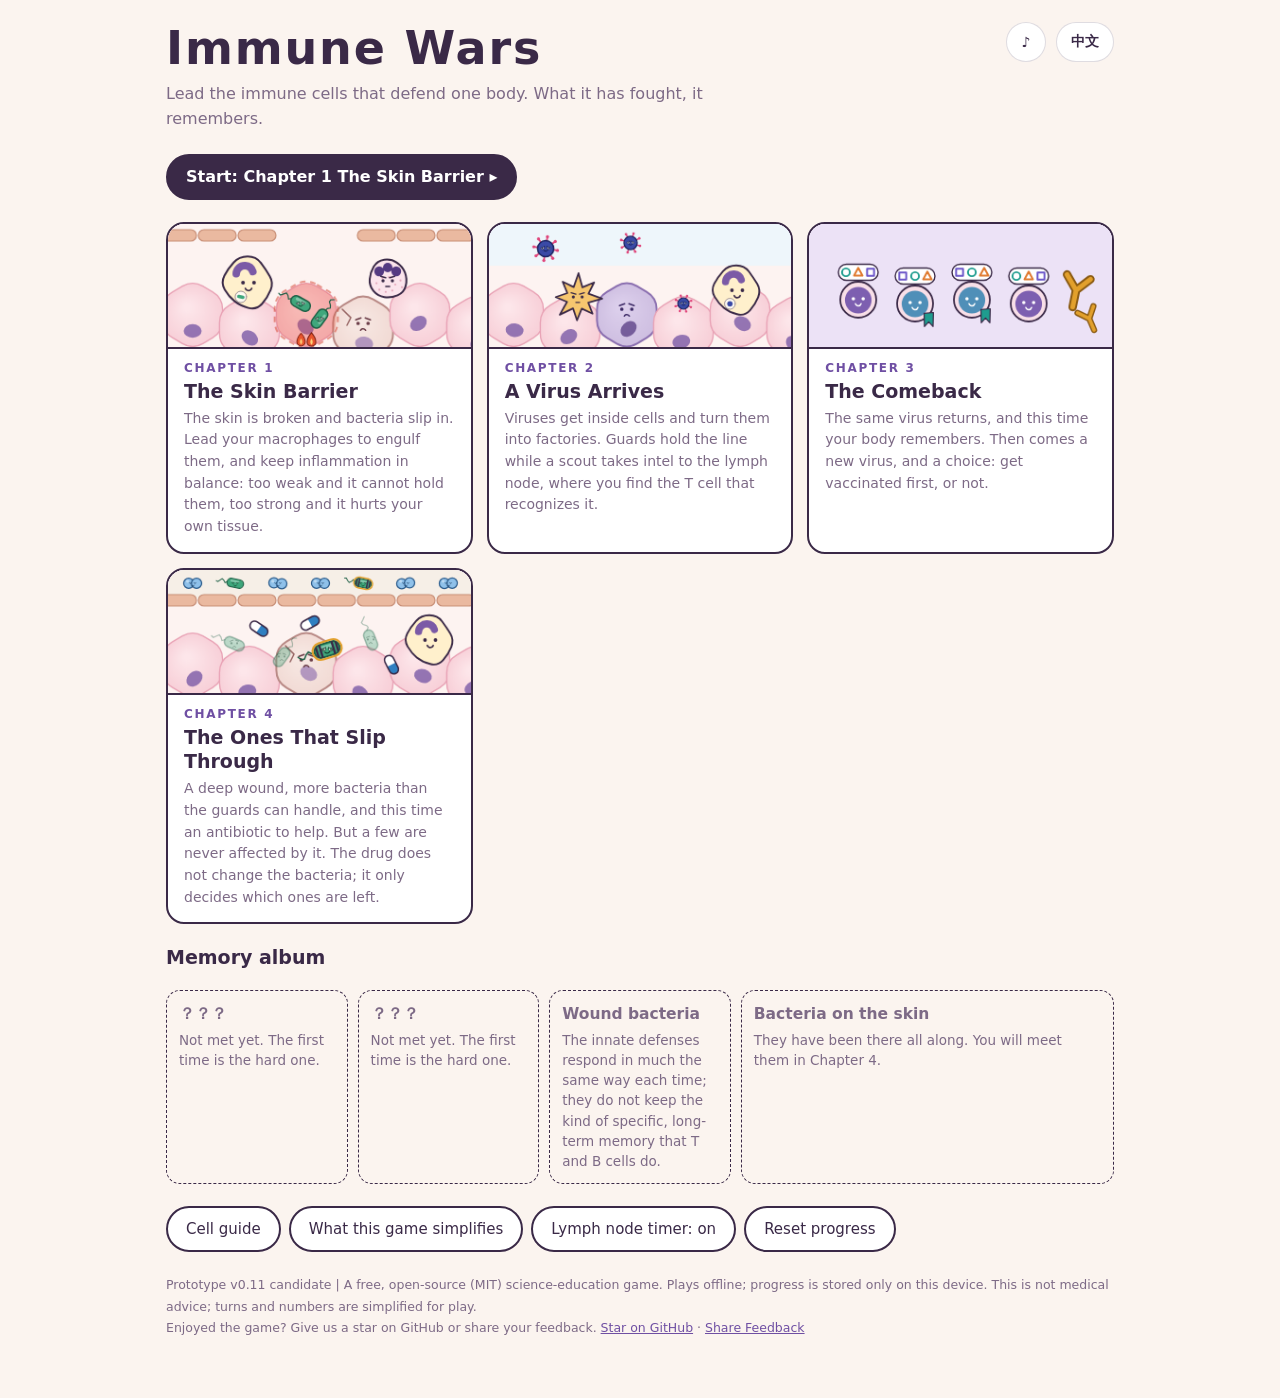
==== commit 3da662d8: "feat(ch4): chapter 4 candidate - antibiotics and resistance New chapter 'The Ones That Slip Through'" ====
--- a/index.html
+++ b/index.html
@@ -19,6 +19,7 @@
 <script src="js/lymph.js"></script>
 <script src="js/mode-skin.js"></script>
 <script src="js/mode-airway.js"></script>
+<script src="js/mode-abx.js"></script>
 <script src="js/app.js"></script>
 </body>
 </html>
--- a/css/game.css
+++ b/css/game.css
@@ -51,11 +51,13 @@
 #hint{font-size:14.5px;line-height:1.45;height:75px;overflow:auto;padding:6px 12px;border-radius:12px;background:var(--lilac)}
 #hint:empty{visibility:hidden}
 #hint b{color:#a02c62} #hint .w{color:var(--danger);font-weight:600}
+#hint .inf{display:block;font-size:12.5px;color:var(--dim);margin-top:2px} #hint .inf b{color:var(--ink)}
 #info{display:none;font-size:13px;line-height:1.5;color:var(--dim)}
 #info b{color:var(--ink)}
 .bar2{display:flex;gap:8px;align-items:stretch}
 #acts{flex:2.1;display:grid;grid-template-columns:1fr 1fr;gap:8px;min-width:0}
 #acts:empty{display:none}
+#acts .act:only-child{grid-column:1/3}
 .act{min-height:50px;min-width:0;border-radius:25px;border:2px solid var(--ink);background:var(--surface);font-size:14.5px;font-weight:600;display:flex;align-items:center;justify-content:center;gap:6px;padding:3px 8px;line-height:1.2}
 .act small{font-weight:400;font-size:11px;color:var(--dim)}
 .act .dot{width:11px;height:11px;border-radius:6px;flex:none;border:1.5px solid var(--ink)}
@@ -72,6 +74,7 @@
 .ov{position:absolute;inset:0;background:rgba(251,244,239,.9);display:none;align-items:center;justify-content:center;padding:14px;z-index:5;overflow:auto}
 .ov.on{display:flex}
 .card{width:min(560px,100%);max-height:100%;overflow:auto;background:var(--surface);border:2px solid var(--ink);border-radius:20px;padding:22px 20px 18px;display:flex;flex-direction:column;gap:12px;box-shadow:0 12px 0 -6px rgba(58,41,71,.12)}
+.card>*{flex-shrink:0}
 .card h1{margin:0;font-size:25px;line-height:1.3;text-wrap:balance}
 .card h2{margin:0;font-size:13px;font-weight:600;letter-spacing:.12em;color:var(--hema)}
 .card p{margin:0;font-size:16px;line-height:1.7}
@@ -97,7 +100,7 @@
 .ln .lnw{width:min(100%,520px);border:2px solid var(--ink);border-radius:18px;overflow:hidden;background:var(--lilac);flex:none}
 .ln canvas{display:block;width:100%;height:auto;touch-action:manipulation;cursor:pointer}
 .ln h3{margin:0;font-size:16px;width:min(100%,520px);display:flex;justify-content:space-between;align-items:baseline}
-.ln h3 span{font-size:12.5px;font-weight:400;color:var(--dim)}
+.ln h3{align-items:center;gap:8px} .ln h3 span{font-size:12.5px;font-weight:400;color:var(--dim);flex:1;text-align:right} .ln h3 .ic{width:auto;min-width:40px;padding:0 9px;height:34px}
 .ln p{margin:0;width:min(100%,520px);font-size:15.5px;line-height:1.55;min-height:48px}
 .ln p b{color:#a02c62}
 .ln .btns{width:min(100%,520px);display:flex;gap:8px;flex-wrap:wrap} .ln .btns .pill{flex:1 1 150px}
@@ -148,7 +151,7 @@
 .ch{border:2px solid var(--ink);border-radius:18px;background:var(--surface);padding:0;text-align:left;display:flex;flex-direction:column;overflow:hidden}
 .ch canvas{display:block;width:100%;height:auto;background:var(--lilac);border-bottom:2px solid var(--ink)}
 .ch div{padding:12px 16px 14px;display:flex;flex-direction:column;gap:4px}
-.ch small{font-size:12px;letter-spacing:.14em;color:var(--hema);font-weight:600}
+.ch small{font-size:12px;letter-spacing:.14em;color:var(--hema);font-weight:600;text-transform:uppercase}
 .ch b{font-size:19px;line-height:1.3}
 .ch span{font-size:14px;line-height:1.55;color:var(--dim);font-weight:400}
 .ch em{font-style:normal;font-size:13px;font-weight:600;color:var(--ok)} .ch em i{font-style:normal;color:var(--gold);letter-spacing:2px}
